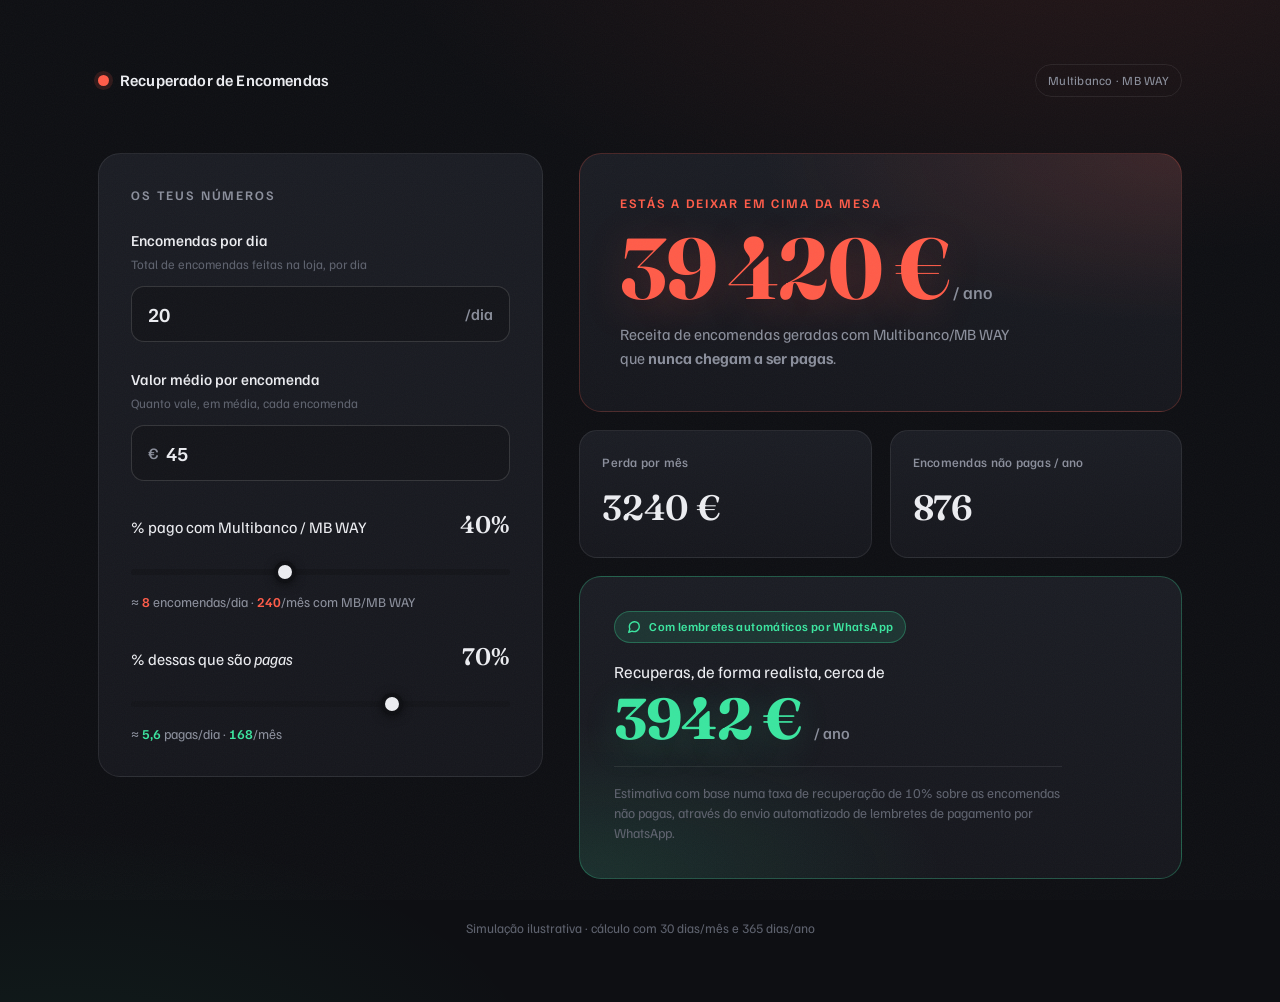
==== index.html @ 6c0ee417 "Calculadora de encomendas MB/MB WAY não pagas Ferramenta de vendas (HTML único) que estima a perda a" ====
<!DOCTYPE html>
<html lang="pt-PT">
<head>
<meta charset="UTF-8">
<meta name="viewport" content="width=device-width, initial-scale=1.0">
<title>Calculadora · Encomendas MB/MB WAY não pagas</title>
<link rel="preconnect" href="https://fonts.googleapis.com">
<link rel="preconnect" href="https://fonts.gstatic.com" crossorigin>
<link href="https://fonts.googleapis.com/css2?family=Fraunces:opsz,wght@9..144,400;9..144,600;9..144,700&family=Familjen+Grotesk:wght@400;500;600;700&display=swap" rel="stylesheet">
<style>
  :root {
    --bg:        #0E0F13;
    --bg-2:      #14151A;
    --panel:     #16171D;
    --panel-2:   #1B1D24;
    --line:      rgba(255,255,255,.08);
    --line-2:    rgba(255,255,255,.14);
    --text:      #ECEDF1;
    --muted:     #8B8F9C;
    --muted-2:   #5E626E;
    --loss:      #FF5C49;
    --loss-dim:  rgba(255,92,73,.14);
    --gain:      #3BE6A0;
    --gain-dim:  rgba(59,230,160,.12);
    --display:   "Fraunces", Georgia, serif;
    --body:      "Familjen Grotesk", system-ui, sans-serif;
  }

  * { box-sizing: border-box; margin: 0; padding: 0; }

  html { -webkit-text-size-adjust: 100%; }

  body {
    font-family: var(--body);
    color: var(--text);
    background:
      radial-gradient(1200px 600px at 85% -10%, rgba(255,92,73,.10), transparent 60%),
      radial-gradient(900px 500px at 5% 110%, rgba(59,230,160,.07), transparent 55%),
      var(--bg);
    min-height: 100vh;
    line-height: 1.5;
    -webkit-font-smoothing: antialiased;
    position: relative;
  }

  /* Grão subtil sobre tudo */
  body::after {
    content: "";
    position: fixed;
    inset: 0;
    pointer-events: none;
    opacity: .035;
    z-index: 9999;
    background-image: url("data:image/svg+xml,%3Csvg xmlns='http://www.w3.org/2000/svg' width='120' height='120'%3E%3Cfilter id='n'%3E%3CfeTurbulence type='fractalNoise' baseFrequency='.9' numOctaves='2'/%3E%3C/filter%3E%3Crect width='100%25' height='100%25' filter='url(%23n)'/%3E%3C/svg%3E");
  }

  .wrap {
    max-width: 1180px;
    margin: 0 auto;
    padding: clamp(28px, 5vw, 72px) clamp(20px, 4vw, 48px) 64px;
  }

  /* ---------- Header ---------- */
  header {
    display: flex;
    align-items: center;
    justify-content: space-between;
    gap: 16px;
    flex-wrap: wrap;
    margin-bottom: clamp(32px, 5vw, 56px);
    opacity: 0;
    animation: rise .7s .05s cubic-bezier(.2,.7,.2,1) forwards;
  }
  .brand {
    display: flex;
    align-items: center;
    gap: 11px;
    font-weight: 600;
    letter-spacing: .01em;
  }
  .brand .dot {
    width: 11px; height: 11px;
    border-radius: 50%;
    background: var(--loss);
    box-shadow: 0 0 0 4px var(--loss-dim);
  }
  .tag {
    font-size: .78rem;
    color: var(--muted);
    border: 1px solid var(--line);
    padding: 6px 12px;
    border-radius: 100px;
    letter-spacing: .02em;
  }

  /* ---------- Layout ---------- */
  .grid {
    display: grid;
    grid-template-columns: minmax(0, .85fr) minmax(0, 1.15fr);
    gap: clamp(20px, 3vw, 36px);
    align-items: start;
  }
  @media (max-width: 880px) {
    .grid { grid-template-columns: 1fr; }
  }

  /* ---------- Painel de inputs ---------- */
  .inputs {
    background: linear-gradient(180deg, var(--panel-2), var(--panel));
    border: 1px solid var(--line);
    border-radius: 22px;
    padding: clamp(22px, 3vw, 32px);
    opacity: 0;
    animation: rise .7s .12s cubic-bezier(.2,.7,.2,1) forwards;
  }
  .inputs h2 {
    font-family: var(--body);
    font-size: .82rem;
    font-weight: 600;
    text-transform: uppercase;
    letter-spacing: .14em;
    color: var(--muted);
    margin-bottom: 24px;
  }

  .field { margin-bottom: 26px; }
  .field:last-child { margin-bottom: 0; }

  .field > label {
    display: block;
    font-size: .95rem;
    font-weight: 500;
    margin-bottom: 12px;
    color: var(--text);
  }
  .field .hint {
    display: block;
    font-size: .8rem;
    color: var(--muted-2);
    font-weight: 400;
    margin-top: 3px;
  }

  /* Input numérico com sufixo/prefixo */
  .num {
    display: flex;
    align-items: center;
    gap: 8px;
    background: var(--bg-2);
    border: 1px solid var(--line-2);
    border-radius: 13px;
    padding: 0 16px;
    transition: border-color .2s, box-shadow .2s;
  }
  .num:focus-within {
    border-color: rgba(255,92,73,.55);
    box-shadow: 0 0 0 4px var(--loss-dim);
  }
  .num .affix { color: var(--muted); font-size: 1rem; font-weight: 500; }
  .num input {
    flex: 1;
    width: 100%;
    background: none;
    border: none;
    outline: none;
    color: var(--text);
    font-family: var(--body);
    font-size: 1.25rem;
    font-weight: 600;
    font-variant-numeric: tabular-nums;
    padding: 14px 0;
    min-width: 0;
  }
  /* esconde spinners */
  .num input::-webkit-outer-spin-button,
  .num input::-webkit-inner-spin-button { -webkit-appearance: none; margin: 0; }
  .num input[type=number] { -moz-appearance: textfield; appearance: textfield; }

  /* Linha do slider */
  .pct-head {
    display: flex;
    align-items: baseline;
    justify-content: space-between;
    margin-bottom: 14px;
  }
  .pct-val {
    font-family: var(--display);
    font-size: 1.5rem;
    font-weight: 600;
    font-variant-numeric: tabular-nums;
  }
  input[type=range] {
    -webkit-appearance: none;
    appearance: none;
    width: 100%;
    height: 6px;
    border-radius: 100px;
    background: var(--bg-2);
    outline: none;
    cursor: pointer;
  }
  input[type=range]::-webkit-slider-thumb {
    -webkit-appearance: none;
    appearance: none;
    width: 22px; height: 22px;
    border-radius: 50%;
    background: var(--text);
    border: 4px solid var(--bg);
    box-shadow: 0 2px 10px rgba(0,0,0,.5);
    transition: transform .12s;
  }
  input[type=range]::-webkit-slider-thumb:hover { transform: scale(1.12); }
  input[type=range]::-moz-range-thumb {
    width: 18px; height: 18px;
    border-radius: 50%;
    background: var(--text);
    border: 4px solid var(--bg);
    box-shadow: 0 2px 10px rgba(0,0,0,.5);
  }
  .slider-mb   { accent-color: var(--loss); }
  .slider-paid { accent-color: var(--gain); }

  .slider-hint {
    display: block;
    margin-top: 11px;
    font-size: .85rem;
    color: var(--muted);
    font-variant-numeric: tabular-nums;
  }
  .slider-hint b {
    color: var(--text);
    font-weight: 600;
  }
  .slider-hint.mb b   { color: var(--loss); }
  .slider-hint.paid b { color: var(--gain); }

  /* ---------- Painel de resultados ---------- */
  .results {
    display: flex;
    flex-direction: column;
    gap: 18px;
    opacity: 0;
    animation: rise .7s .2s cubic-bezier(.2,.7,.2,1) forwards;
  }

  .hero {
    position: relative;
    overflow: hidden;
    background:
      radial-gradient(600px 240px at 100% 0%, var(--loss-dim), transparent 70%),
      linear-gradient(180deg, var(--panel-2), var(--panel));
    border: 1px solid rgba(255,92,73,.22);
    border-radius: 22px;
    padding: clamp(26px, 3.2vw, 40px);
  }
  .hero .eyebrow {
    font-size: .82rem;
    font-weight: 600;
    text-transform: uppercase;
    letter-spacing: .14em;
    color: var(--loss);
    margin-bottom: 14px;
  }
  .hero .big {
    font-family: var(--display);
    font-weight: 700;
    font-size: clamp(3.1rem, 9vw, 5.4rem);
    line-height: .95;
    letter-spacing: -.02em;
    color: var(--loss);
    font-variant-numeric: tabular-nums;
    text-shadow: 0 8px 40px rgba(255,92,73,.25);
  }
  .hero .per { color: var(--muted); font-family: var(--body); font-size: 1.1rem; font-weight: 500; }
  .hero .sub {
    margin-top: 14px;
    color: var(--muted);
    font-size: .98rem;
    max-width: 46ch;
  }

  .stat-row {
    display: grid;
    grid-template-columns: 1fr 1fr;
    gap: 18px;
  }
  @media (max-width: 460px) { .stat-row { grid-template-columns: 1fr; } }

  .stat {
    background: linear-gradient(180deg, var(--panel-2), var(--panel));
    border: 1px solid var(--line);
    border-radius: 18px;
    padding: 22px;
  }
  .stat .k {
    font-size: .8rem;
    color: var(--muted);
    font-weight: 500;
    letter-spacing: .02em;
    margin-bottom: 10px;
  }
  .stat .v {
    font-family: var(--display);
    font-size: clamp(1.7rem, 3.4vw, 2.2rem);
    font-weight: 600;
    font-variant-numeric: tabular-nums;
    letter-spacing: -.01em;
  }

  .recover {
    position: relative;
    background:
      radial-gradient(520px 220px at 0% 100%, var(--gain-dim), transparent 70%),
      linear-gradient(180deg, var(--panel-2), var(--panel));
    border: 1px solid rgba(59,230,160,.28);
    border-radius: 22px;
    padding: clamp(24px, 3vw, 34px);
  }
  .recover .seal {
    display: inline-flex;
    align-items: center;
    gap: 8px;
    font-size: .76rem;
    font-weight: 600;
    letter-spacing: .03em;
    color: var(--gain);
    background: var(--gain-dim);
    border: 1px solid rgba(59,230,160,.3);
    padding: 6px 12px;
    border-radius: 100px;
    margin-bottom: 16px;
  }
  .recover .seal svg { width: 14px; height: 14px; }
  .recover .lead { font-size: 1.05rem; color: var(--text); margin-bottom: 6px; }
  .recover .big {
    font-family: var(--display);
    font-weight: 700;
    font-size: clamp(2.4rem, 6vw, 3.6rem);
    line-height: 1;
    letter-spacing: -.02em;
    color: var(--gain);
    font-variant-numeric: tabular-nums;
    text-shadow: 0 8px 36px rgba(59,230,160,.22);
  }
  .recover .split { display: flex; flex-wrap: wrap; gap: 6px 14px; align-items: baseline; margin-top: 6px; }
  .recover .per { color: var(--muted); font-size: 1rem; font-weight: 500; }
  .recover .month { color: var(--muted); font-size: .95rem; }
  .recover .month b { color: var(--gain); font-weight: 600; }
  .recover .note {
    margin-top: 18px;
    padding-top: 16px;
    border-top: 1px solid var(--line);
    font-size: .85rem;
    color: var(--muted-2);
    max-width: 56ch;
  }

  footer {
    margin-top: 40px;
    text-align: center;
    font-size: .82rem;
    color: var(--muted-2);
    opacity: 0;
    animation: rise .7s .3s cubic-bezier(.2,.7,.2,1) forwards;
  }

  @keyframes rise {
    from { opacity: 0; transform: translateY(16px); }
    to   { opacity: 1; transform: translateY(0); }
  }
  @media (prefers-reduced-motion: reduce) {
    * { animation: none !important; }
    header, .inputs, .results, footer { opacity: 1 !important; }
  }
</style>
</head>
<body>
  <div class="wrap">
    <header>
      <div class="brand"><span class="dot"></span> Recuperador de Encomendas</div>
      <div class="tag">Multibanco · MB WAY</div>
    </header>

    <div class="grid">
      <!-- ===== INPUTS ===== -->
      <section class="inputs" aria-label="Dados da loja">
        <h2>Os teus números</h2>

        <div class="field">
          <label for="orders">Encomendas por dia
            <span class="hint">Total de encomendas feitas na loja, por dia</span>
          </label>
          <div class="num">
            <input type="number" id="orders" min="0" step="1" value="20" inputmode="numeric">
            <span class="affix">/dia</span>
          </div>
        </div>

        <div class="field">
          <label for="avg">Valor médio por encomenda
            <span class="hint">Quanto vale, em média, cada encomenda</span>
          </label>
          <div class="num">
            <span class="affix">€</span>
            <input type="number" id="avg" min="0" step="0.5" value="45" inputmode="decimal">
          </div>
        </div>

        <div class="field">
          <div class="pct-head">
            <label for="mb" style="margin:0">% pago com Multibanco / MB WAY</label>
            <span class="pct-val" id="mbVal">40%</span>
          </div>
          <input type="range" class="slider-mb" id="mb" min="0" max="100" step="1" value="40">
          <span class="slider-hint mb" id="mbCount"></span>
        </div>

        <div class="field">
          <div class="pct-head">
            <label for="paid" style="margin:0">% dessas que são <em>pagas</em></label>
            <span class="pct-val" id="paidVal">70%</span>
          </div>
          <input type="range" class="slider-paid" id="paid" min="0" max="100" step="1" value="70">
          <span class="slider-hint paid" id="paidCount"></span>
        </div>
      </section>

      <!-- ===== RESULTADOS ===== -->
      <section class="results" aria-live="polite">
        <div class="hero">
          <div class="eyebrow">Estás a deixar em cima da mesa</div>
          <div><span class="big" id="lostYear">€0</span> <span class="per">/ ano</span></div>
          <p class="sub">Receita de encomendas geradas com Multibanco/MB WAY que <strong>nunca chegam a ser pagas</strong>.</p>
        </div>

        <div class="stat-row">
          <div class="stat">
            <div class="k">Perda por mês</div>
            <div class="v" id="lostMonth">€0</div>
          </div>
          <div class="stat">
            <div class="k">Encomendas não pagas / ano</div>
            <div class="v" id="unpaidYear">0</div>
          </div>
        </div>

        <div class="recover">
          <span class="seal">
            <svg viewBox="0 0 24 24" fill="none" stroke="currentColor" stroke-width="2.4" stroke-linecap="round" stroke-linejoin="round"><path d="M21 11.5a8.38 8.38 0 0 1-.9 3.8 8.5 8.5 0 0 1-7.6 4.7 8.38 8.38 0 0 1-3.8-.9L3 21l1.9-5.7a8.38 8.38 0 0 1-.9-3.8 8.5 8.5 0 0 1 4.7-7.6 8.38 8.38 0 0 1 3.8-.9h.5a8.48 8.48 0 0 1 8 8v.5z"/></svg>
            Com lembretes automáticos por WhatsApp
          </span>
          <div class="lead">Recuperas, de forma realista, cerca de</div>
          <div class="split">
            <span class="big" id="recYear">€0</span>
            <span class="per">/ ano</span>
          </div>
          <p class="note">Estimativa com base numa taxa de recuperação de 10% sobre as encomendas não pagas, através do envio automatizado de lembretes de pagamento por WhatsApp.</p>
        </div>
      </section>
    </div>

    <footer>Simulação ilustrativa · cálculo com 30 dias/mês e 365 dias/ano</footer>
  </div>

<script>
  // ---- Formatadores PT-PT ----
  const eur = new Intl.NumberFormat('pt-PT', { style: 'currency', currency: 'EUR', maximumFractionDigits: 0 });
  const num = new Intl.NumberFormat('pt-PT', { maximumFractionDigits: 0 });
  const num1 = new Intl.NumberFormat('pt-PT', { maximumFractionDigits: 1 });

  // ---- Elementos ----
  const el = {
    orders: document.getElementById('orders'),
    avg:    document.getElementById('avg'),
    mb:     document.getElementById('mb'),
    paid:   document.getElementById('paid'),
    mbVal:  document.getElementById('mbVal'),
    paidVal:document.getElementById('paidVal'),
    mbCount:  document.getElementById('mbCount'),
    paidCount:document.getElementById('paidCount'),
    lostYear:  document.getElementById('lostYear'),
    lostMonth: document.getElementById('lostMonth'),
    unpaidYear:document.getElementById('unpaidYear'),
    recYear:   document.getElementById('recYear'),
  };

  // Lê um campo numérico, sem negativos / NaN
  function read(input) {
    const v = parseFloat(input.value);
    return (isNaN(v) || v < 0) ? 0 : v;
  }
  // Percentagem 0–100
  function readPct(input) {
    let v = parseFloat(input.value);
    if (isNaN(v)) v = 0;
    return Math.min(100, Math.max(0, v));
  }

  // ---- Count-up animado ----
  const anim = new WeakMap(); // node -> {raf, from}
  function countUp(node, to, fmt) {
    const state = anim.get(node) || {};
    const from = state.current ?? 0;
    const start = performance.now();
    const dur = 550;
    if (state.raf) cancelAnimationFrame(state.raf);

    function frame(now) {
      const t = Math.min(1, (now - start) / dur);
      const eased = 1 - Math.pow(1 - t, 3); // easeOutCubic
      const val = from + (to - from) * eased;
      node.textContent = fmt(val);
      if (t < 1) {
        state.raf = requestAnimationFrame(frame);
      } else {
        state.raf = null;
        state.current = to;
      }
      anim.set(node, state);
    }
    state.current = from;
    anim.set(node, state);
    state.raf = requestAnimationFrame(frame);
  }

  // ---- Cálculo principal ----
  function calcular(animateNumbers = true) {
    const orders = read(el.orders);
    const avg    = read(el.avg);
    const pctMB  = readPct(el.mb);
    const pctPaid= readPct(el.paid);

    el.mbVal.textContent   = pctMB + '%';
    el.paidVal.textContent = pctPaid + '%';

    const unpaidRate         = 1 - pctPaid / 100;
    const mbOrdersPerDay     = orders * (pctMB / 100);
    const unpaidOrdersPerDay = mbOrdersPerDay * unpaidRate;
    const lostPerDay         = unpaidOrdersPerDay * avg;

    const lostPerMonth       = lostPerDay * 30;
    const lostPerYear        = lostPerDay * 365;
    const unpaidPerYear      = unpaidOrdersPerDay * 365;

    const recoverablePerYear  = lostPerYear * 0.10;

    // Contagens efetivas por baixo dos sliders (tempo real)
    const mbOrdersPerMonth   = mbOrdersPerDay * 30;
    const paidOrdersPerDay   = mbOrdersPerDay * (pctPaid / 100);
    const paidOrdersPerMonth = paidOrdersPerDay * 30;
    el.mbCount.innerHTML =
      '≈ <b>' + num1.format(mbOrdersPerDay) + '</b> encomendas/dia · <b>' + num.format(mbOrdersPerMonth) + '</b>/mês com MB/MB WAY';
    el.paidCount.innerHTML =
      '≈ <b>' + num1.format(paidOrdersPerDay) + '</b> pagas/dia · <b>' + num.format(paidOrdersPerMonth) + '</b>/mês';

    if (animateNumbers) {
      countUp(el.lostYear,   lostPerYear,        eur.format);
      countUp(el.lostMonth,  lostPerMonth,       eur.format);
      countUp(el.unpaidYear, unpaidPerYear,      num.format);
      countUp(el.recYear,    recoverablePerYear, eur.format);
    } else {
      el.lostYear.textContent   = eur.format(lostPerYear);
      el.lostMonth.textContent  = eur.format(lostPerMonth);
      el.unpaidYear.textContent = num.format(unpaidPerYear);
      el.recYear.textContent    = eur.format(recoverablePerYear);
    }
  }

  // ---- Ligações ----
  [el.orders, el.avg, el.mb, el.paid].forEach(node =>
    node.addEventListener('input', () => calcular(true))
  );

  // Primeiro render (animado a partir de 0 para efeito de entrada)
  calcular(true);
</script>
</body>
</html>
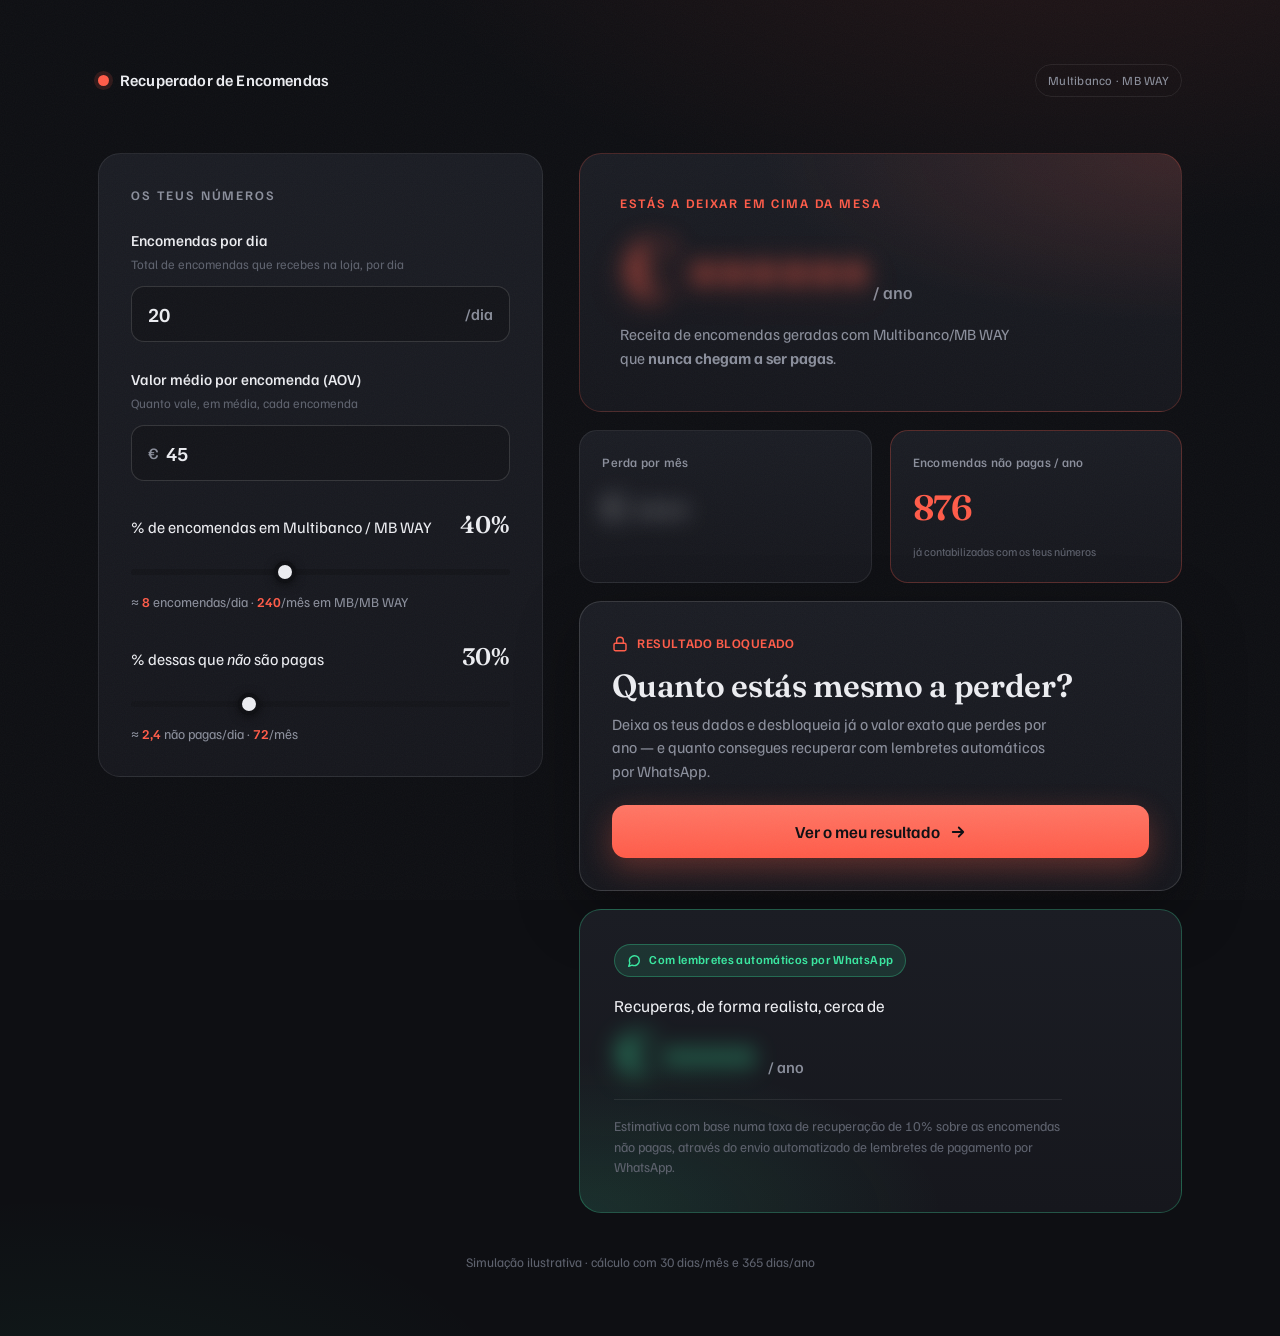
==== commit 08a21b96: "Transforma a calculadora em lead magnet - Input 4 passa a '% que não são pagas' - Resultado em euros" ====
--- a/index.html
+++ b/index.html
@@ -27,7 +27,6 @@
   }
 
   * { box-sizing: border-box; margin: 0; padding: 0; }
-
   html { -webkit-text-size-adjust: 100%; }
 
   body {
@@ -42,336 +41,205 @@
     -webkit-font-smoothing: antialiased;
     position: relative;
   }
-
-  /* Grão subtil sobre tudo */
   body::after {
     content: "";
-    position: fixed;
-    inset: 0;
-    pointer-events: none;
-    opacity: .035;
-    z-index: 9999;
+    position: fixed; inset: 0;
+    pointer-events: none; opacity: .035; z-index: 9999;
     background-image: url("data:image/svg+xml,%3Csvg xmlns='http://www.w3.org/2000/svg' width='120' height='120'%3E%3Cfilter id='n'%3E%3CfeTurbulence type='fractalNoise' baseFrequency='.9' numOctaves='2'/%3E%3C/filter%3E%3Crect width='100%25' height='100%25' filter='url(%23n)'/%3E%3C/svg%3E");
   }
 
   .wrap {
-    max-width: 1180px;
-    margin: 0 auto;
+    max-width: 1180px; margin: 0 auto;
     padding: clamp(28px, 5vw, 72px) clamp(20px, 4vw, 48px) 64px;
   }
 
-  /* ---------- Header ---------- */
   header {
-    display: flex;
-    align-items: center;
-    justify-content: space-between;
-    gap: 16px;
-    flex-wrap: wrap;
+    display: flex; align-items: center; justify-content: space-between;
+    gap: 16px; flex-wrap: wrap;
     margin-bottom: clamp(32px, 5vw, 56px);
-    opacity: 0;
-    animation: rise .7s .05s cubic-bezier(.2,.7,.2,1) forwards;
-  }
-  .brand {
-    display: flex;
-    align-items: center;
-    gap: 11px;
-    font-weight: 600;
-    letter-spacing: .01em;
-  }
-  .brand .dot {
-    width: 11px; height: 11px;
-    border-radius: 50%;
-    background: var(--loss);
-    box-shadow: 0 0 0 4px var(--loss-dim);
-  }
-  .tag {
-    font-size: .78rem;
-    color: var(--muted);
-    border: 1px solid var(--line);
-    padding: 6px 12px;
-    border-radius: 100px;
-    letter-spacing: .02em;
-  }
-
-  /* ---------- Layout ---------- */
+    opacity: 0; animation: rise .7s .05s cubic-bezier(.2,.7,.2,1) forwards;
+  }
+  .brand { display: flex; align-items: center; gap: 11px; font-weight: 600; letter-spacing: .01em; }
+  .brand .dot { width: 11px; height: 11px; border-radius: 50%; background: var(--loss); box-shadow: 0 0 0 4px var(--loss-dim); }
+  .tag { font-size: .78rem; color: var(--muted); border: 1px solid var(--line); padding: 6px 12px; border-radius: 100px; letter-spacing: .02em; }
+
   .grid {
     display: grid;
     grid-template-columns: minmax(0, .85fr) minmax(0, 1.15fr);
     gap: clamp(20px, 3vw, 36px);
     align-items: start;
   }
-  @media (max-width: 880px) {
-    .grid { grid-template-columns: 1fr; }
-  }
-
-  /* ---------- Painel de inputs ---------- */
+  @media (max-width: 880px) { .grid { grid-template-columns: 1fr; } }
+
+  /* ---------- Inputs ---------- */
   .inputs {
     background: linear-gradient(180deg, var(--panel-2), var(--panel));
-    border: 1px solid var(--line);
-    border-radius: 22px;
+    border: 1px solid var(--line); border-radius: 22px;
     padding: clamp(22px, 3vw, 32px);
-    opacity: 0;
-    animation: rise .7s .12s cubic-bezier(.2,.7,.2,1) forwards;
+    opacity: 0; animation: rise .7s .12s cubic-bezier(.2,.7,.2,1) forwards;
   }
   .inputs h2 {
-    font-family: var(--body);
-    font-size: .82rem;
-    font-weight: 600;
-    text-transform: uppercase;
-    letter-spacing: .14em;
-    color: var(--muted);
-    margin-bottom: 24px;
-  }
-
+    font-family: var(--body); font-size: .82rem; font-weight: 600;
+    text-transform: uppercase; letter-spacing: .14em; color: var(--muted); margin-bottom: 24px;
+  }
   .field { margin-bottom: 26px; }
   .field:last-child { margin-bottom: 0; }
-
-  .field > label {
-    display: block;
-    font-size: .95rem;
-    font-weight: 500;
-    margin-bottom: 12px;
-    color: var(--text);
-  }
-  .field .hint {
-    display: block;
-    font-size: .8rem;
-    color: var(--muted-2);
-    font-weight: 400;
-    margin-top: 3px;
-  }
-
-  /* Input numérico com sufixo/prefixo */
+  .field > label { display: block; font-size: .95rem; font-weight: 500; margin-bottom: 12px; color: var(--text); }
+  .field .hint { display: block; font-size: .8rem; color: var(--muted-2); font-weight: 400; margin-top: 3px; }
+
   .num {
-    display: flex;
-    align-items: center;
-    gap: 8px;
-    background: var(--bg-2);
-    border: 1px solid var(--line-2);
-    border-radius: 13px;
-    padding: 0 16px;
+    display: flex; align-items: center; gap: 8px;
+    background: var(--bg-2); border: 1px solid var(--line-2);
+    border-radius: 13px; padding: 0 16px;
     transition: border-color .2s, box-shadow .2s;
   }
-  .num:focus-within {
-    border-color: rgba(255,92,73,.55);
-    box-shadow: 0 0 0 4px var(--loss-dim);
-  }
+  .num:focus-within { border-color: rgba(255,92,73,.55); box-shadow: 0 0 0 4px var(--loss-dim); }
   .num .affix { color: var(--muted); font-size: 1rem; font-weight: 500; }
   .num input {
-    flex: 1;
-    width: 100%;
-    background: none;
-    border: none;
-    outline: none;
-    color: var(--text);
-    font-family: var(--body);
-    font-size: 1.25rem;
-    font-weight: 600;
-    font-variant-numeric: tabular-nums;
-    padding: 14px 0;
-    min-width: 0;
-  }
-  /* esconde spinners */
-  .num input::-webkit-outer-spin-button,
-  .num input::-webkit-inner-spin-button { -webkit-appearance: none; margin: 0; }
+    flex: 1; width: 100%; background: none; border: none; outline: none; color: var(--text);
+    font-family: var(--body); font-size: 1.25rem; font-weight: 600;
+    font-variant-numeric: tabular-nums; padding: 14px 0; min-width: 0;
+  }
+  .num input::-webkit-outer-spin-button, .num input::-webkit-inner-spin-button { -webkit-appearance: none; margin: 0; }
   .num input[type=number] { -moz-appearance: textfield; appearance: textfield; }
 
-  /* Linha do slider */
-  .pct-head {
-    display: flex;
-    align-items: baseline;
-    justify-content: space-between;
-    margin-bottom: 14px;
-  }
-  .pct-val {
-    font-family: var(--display);
-    font-size: 1.5rem;
-    font-weight: 600;
-    font-variant-numeric: tabular-nums;
-  }
+  .pct-head { display: flex; align-items: baseline; justify-content: space-between; margin-bottom: 14px; }
+  .pct-val { font-family: var(--display); font-size: 1.5rem; font-weight: 600; font-variant-numeric: tabular-nums; }
+
   input[type=range] {
-    -webkit-appearance: none;
-    appearance: none;
-    width: 100%;
-    height: 6px;
-    border-radius: 100px;
-    background: var(--bg-2);
-    outline: none;
-    cursor: pointer;
+    -webkit-appearance: none; appearance: none; width: 100%; height: 6px;
+    border-radius: 100px; background: var(--bg-2); outline: none; cursor: pointer;
   }
   input[type=range]::-webkit-slider-thumb {
-    -webkit-appearance: none;
-    appearance: none;
-    width: 22px; height: 22px;
-    border-radius: 50%;
-    background: var(--text);
-    border: 4px solid var(--bg);
-    box-shadow: 0 2px 10px rgba(0,0,0,.5);
-    transition: transform .12s;
+    -webkit-appearance: none; appearance: none; width: 22px; height: 22px; border-radius: 50%;
+    background: var(--text); border: 4px solid var(--bg); box-shadow: 0 2px 10px rgba(0,0,0,.5); transition: transform .12s;
   }
   input[type=range]::-webkit-slider-thumb:hover { transform: scale(1.12); }
   input[type=range]::-moz-range-thumb {
-    width: 18px; height: 18px;
-    border-radius: 50%;
-    background: var(--text);
-    border: 4px solid var(--bg);
-    box-shadow: 0 2px 10px rgba(0,0,0,.5);
-  }
-  .slider-mb   { accent-color: var(--loss); }
-  .slider-paid { accent-color: var(--gain); }
-
-  .slider-hint {
-    display: block;
-    margin-top: 11px;
-    font-size: .85rem;
-    color: var(--muted);
-    font-variant-numeric: tabular-nums;
-  }
-  .slider-hint b {
-    color: var(--text);
-    font-weight: 600;
-  }
-  .slider-hint.mb b   { color: var(--loss); }
-  .slider-hint.paid b { color: var(--gain); }
-
-  /* ---------- Painel de resultados ---------- */
+    width: 18px; height: 18px; border-radius: 50%; background: var(--text);
+    border: 4px solid var(--bg); box-shadow: 0 2px 10px rgba(0,0,0,.5);
+  }
+  .slider-mb     { accent-color: var(--loss); }
+  .slider-unpaid { accent-color: var(--loss); }
+
+  .slider-hint { display: block; margin-top: 11px; font-size: .85rem; color: var(--muted); font-variant-numeric: tabular-nums; }
+  .slider-hint b { color: var(--loss); font-weight: 600; }
+
+  /* ---------- Resultados ---------- */
   .results {
-    display: flex;
-    flex-direction: column;
-    gap: 18px;
-    opacity: 0;
-    animation: rise .7s .2s cubic-bezier(.2,.7,.2,1) forwards;
-  }
+    display: flex; flex-direction: column; gap: 18px;
+    opacity: 0; animation: rise .7s .2s cubic-bezier(.2,.7,.2,1) forwards;
+  }
+
+  /* Valores monetários: mascarados enquanto bloqueado */
+  .money { transition: filter .5s ease, opacity .5s ease; }
+  .results.locked .money { filter: blur(11px); opacity: .55; user-select: none; }
 
   .hero {
-    position: relative;
-    overflow: hidden;
+    position: relative; overflow: hidden;
     background:
       radial-gradient(600px 240px at 100% 0%, var(--loss-dim), transparent 70%),
       linear-gradient(180deg, var(--panel-2), var(--panel));
-    border: 1px solid rgba(255,92,73,.22);
-    border-radius: 22px;
+    border: 1px solid rgba(255,92,73,.22); border-radius: 22px;
     padding: clamp(26px, 3.2vw, 40px);
   }
-  .hero .eyebrow {
-    font-size: .82rem;
-    font-weight: 600;
-    text-transform: uppercase;
-    letter-spacing: .14em;
-    color: var(--loss);
-    margin-bottom: 14px;
-  }
+  .hero .eyebrow { font-size: .82rem; font-weight: 600; text-transform: uppercase; letter-spacing: .14em; color: var(--loss); margin-bottom: 14px; }
   .hero .big {
-    font-family: var(--display);
-    font-weight: 700;
-    font-size: clamp(3.1rem, 9vw, 5.4rem);
-    line-height: .95;
-    letter-spacing: -.02em;
-    color: var(--loss);
-    font-variant-numeric: tabular-nums;
-    text-shadow: 0 8px 40px rgba(255,92,73,.25);
+    font-family: var(--display); font-weight: 700; font-size: clamp(3.1rem, 9vw, 5.4rem);
+    line-height: .95; letter-spacing: -.02em; color: var(--loss);
+    font-variant-numeric: tabular-nums; text-shadow: 0 8px 40px rgba(255,92,73,.25);
   }
   .hero .per { color: var(--muted); font-family: var(--body); font-size: 1.1rem; font-weight: 500; }
-  .hero .sub {
-    margin-top: 14px;
-    color: var(--muted);
-    font-size: .98rem;
-    max-width: 46ch;
-  }
-
-  .stat-row {
-    display: grid;
-    grid-template-columns: 1fr 1fr;
-    gap: 18px;
-  }
+  .hero .sub { margin-top: 14px; color: var(--muted); font-size: .98rem; max-width: 46ch; }
+
+  .stat-row { display: grid; grid-template-columns: 1fr 1fr; gap: 18px; }
   @media (max-width: 460px) { .stat-row { grid-template-columns: 1fr; } }
-
-  .stat {
-    background: linear-gradient(180deg, var(--panel-2), var(--panel));
-    border: 1px solid var(--line);
-    border-radius: 18px;
-    padding: 22px;
-  }
-  .stat .k {
-    font-size: .8rem;
-    color: var(--muted);
-    font-weight: 500;
-    letter-spacing: .02em;
-    margin-bottom: 10px;
-  }
-  .stat .v {
-    font-family: var(--display);
-    font-size: clamp(1.7rem, 3.4vw, 2.2rem);
-    font-weight: 600;
-    font-variant-numeric: tabular-nums;
-    letter-spacing: -.01em;
-  }
+  .stat { background: linear-gradient(180deg, var(--panel-2), var(--panel)); border: 1px solid var(--line); border-radius: 18px; padding: 22px; }
+  .stat.teaser { border-color: rgba(255,92,73,.28); }
+  .stat .k { font-size: .8rem; color: var(--muted); font-weight: 500; letter-spacing: .02em; margin-bottom: 10px; }
+  .stat .v { font-family: var(--display); font-size: clamp(1.7rem, 3.4vw, 2.2rem); font-weight: 600; font-variant-numeric: tabular-nums; letter-spacing: -.01em; }
+  .stat.teaser .v { color: var(--loss); }
+  .stat .ksub { display:block; font-size:.72rem; color: var(--muted-2); margin-top: 8px; }
 
   .recover {
     position: relative;
     background:
       radial-gradient(520px 220px at 0% 100%, var(--gain-dim), transparent 70%),
       linear-gradient(180deg, var(--panel-2), var(--panel));
-    border: 1px solid rgba(59,230,160,.28);
-    border-radius: 22px;
+    border: 1px solid rgba(59,230,160,.28); border-radius: 22px;
     padding: clamp(24px, 3vw, 34px);
   }
   .recover .seal {
-    display: inline-flex;
-    align-items: center;
-    gap: 8px;
-    font-size: .76rem;
-    font-weight: 600;
-    letter-spacing: .03em;
-    color: var(--gain);
-    background: var(--gain-dim);
-    border: 1px solid rgba(59,230,160,.3);
-    padding: 6px 12px;
-    border-radius: 100px;
-    margin-bottom: 16px;
+    display: inline-flex; align-items: center; gap: 8px; font-size: .76rem; font-weight: 600;
+    letter-spacing: .03em; color: var(--gain); background: var(--gain-dim);
+    border: 1px solid rgba(59,230,160,.3); padding: 6px 12px; border-radius: 100px; margin-bottom: 16px;
   }
   .recover .seal svg { width: 14px; height: 14px; }
   .recover .lead { font-size: 1.05rem; color: var(--text); margin-bottom: 6px; }
   .recover .big {
-    font-family: var(--display);
-    font-weight: 700;
-    font-size: clamp(2.4rem, 6vw, 3.6rem);
-    line-height: 1;
-    letter-spacing: -.02em;
-    color: var(--gain);
-    font-variant-numeric: tabular-nums;
-    text-shadow: 0 8px 36px rgba(59,230,160,.22);
+    font-family: var(--display); font-weight: 700; font-size: clamp(2.4rem, 6vw, 3.6rem);
+    line-height: 1; letter-spacing: -.02em; color: var(--gain);
+    font-variant-numeric: tabular-nums; text-shadow: 0 8px 36px rgba(59,230,160,.22);
   }
   .recover .split { display: flex; flex-wrap: wrap; gap: 6px 14px; align-items: baseline; margin-top: 6px; }
   .recover .per { color: var(--muted); font-size: 1rem; font-weight: 500; }
-  .recover .month { color: var(--muted); font-size: .95rem; }
-  .recover .month b { color: var(--gain); font-weight: 600; }
-  .recover .note {
-    margin-top: 18px;
-    padding-top: 16px;
-    border-top: 1px solid var(--line);
-    font-size: .85rem;
-    color: var(--muted-2);
-    max-width: 56ch;
-  }
-
-  footer {
-    margin-top: 40px;
-    text-align: center;
-    font-size: .82rem;
-    color: var(--muted-2);
-    opacity: 0;
-    animation: rise .7s .3s cubic-bezier(.2,.7,.2,1) forwards;
-  }
-
-  @keyframes rise {
-    from { opacity: 0; transform: translateY(16px); }
-    to   { opacity: 1; transform: translateY(0); }
-  }
-  @media (prefers-reduced-motion: reduce) {
-    * { animation: none !important; }
-    header, .inputs, .results, footer { opacity: 1 !important; }
-  }
+  .recover .note { margin-top: 18px; padding-top: 16px; border-top: 1px solid var(--line); font-size: .85rem; color: var(--muted-2); max-width: 56ch; }
+
+  /* ---------- Gate (CTA + formulário) ---------- */
+  .gate {
+    background: linear-gradient(180deg, var(--panel-2), var(--panel));
+    border: 1px solid var(--line-2); border-radius: 22px;
+    padding: clamp(24px, 3vw, 32px);
+    box-shadow: 0 20px 60px rgba(0,0,0,.35);
+  }
+  .results.unlocked .gate { display: none; }
+
+  .gate-lock { display: inline-flex; align-items: center; gap: 9px; color: var(--loss); font-weight: 600; font-size: .82rem; letter-spacing: .04em; text-transform: uppercase; margin-bottom: 14px; }
+  .gate-lock svg { width: 16px; height: 16px; }
+  .gate h3 { font-family: var(--display); font-weight: 600; font-size: clamp(1.5rem, 3.4vw, 2rem); line-height: 1.1; letter-spacing: -.01em; margin-bottom: 10px; }
+  .gate p.gsub { color: var(--muted); font-size: .98rem; max-width: 50ch; margin-bottom: 22px; }
+
+  .btn {
+    display: inline-flex; align-items: center; justify-content: center; gap: 9px;
+    width: 100%; padding: 16px 22px; border: none; border-radius: 14px; cursor: pointer;
+    font-family: var(--body); font-size: 1.05rem; font-weight: 600; color: #0E0F13;
+    background: linear-gradient(180deg, #FF7766, var(--loss));
+    box-shadow: 0 10px 30px rgba(255,92,73,.32); transition: transform .12s, box-shadow .2s, filter .2s;
+  }
+  .btn:hover { transform: translateY(-1px); box-shadow: 0 14px 38px rgba(255,92,73,.42); }
+  .btn:active { transform: translateY(0); }
+  .btn[disabled] { filter: grayscale(.4) brightness(.85); cursor: default; box-shadow: none; }
+
+  .gate-form { margin-top: 4px; }
+  .gate-form.hidden, .gate-cta.hidden { display: none; }
+  .form-grid { display: grid; grid-template-columns: 1fr 1fr; gap: 14px; margin-bottom: 18px; }
+  @media (max-width: 520px) { .form-grid { grid-template-columns: 1fr; } }
+  .ff { display: flex; flex-direction: column; gap: 7px; }
+  .ff.full { grid-column: 1 / -1; }
+  .ff label { font-size: .82rem; color: var(--muted); font-weight: 500; }
+  .ff input {
+    background: var(--bg-2); border: 1px solid var(--line-2); border-radius: 12px;
+    padding: 13px 14px; color: var(--text); font-family: var(--body); font-size: 1rem; outline: none;
+    transition: border-color .2s, box-shadow .2s;
+  }
+  .ff input::placeholder { color: var(--muted-2); }
+  .ff input:focus { border-color: rgba(255,92,73,.55); box-shadow: 0 0 0 4px var(--loss-dim); }
+  .ff input:invalid:not(:placeholder-shown) { border-color: rgba(255,92,73,.7); }
+  .gate-form .privacy { margin-top: 14px; font-size: .78rem; color: var(--muted-2); text-align: center; }
+  .form-error { color: var(--loss); font-size: .85rem; margin-top: 12px; min-height: 1.1em; text-align: center; }
+
+  /* Sucesso após submeter */
+  .success { display: none; }
+  .results.unlocked .success { display: flex; align-items: flex-start; gap: 12px;
+    background: var(--gain-dim); border: 1px solid rgba(59,230,160,.3); border-radius: 18px; padding: 18px 20px; }
+  .success svg { width: 22px; height: 22px; color: var(--gain); flex: none; margin-top: 1px; }
+  .success p { font-size: .95rem; color: var(--text); }
+  .success p b { color: var(--gain); }
+
+  footer { margin-top: 40px; text-align: center; font-size: .82rem; color: var(--muted-2); opacity: 0; animation: rise .7s .3s cubic-bezier(.2,.7,.2,1) forwards; }
+
+  @keyframes rise { from { opacity: 0; transform: translateY(16px); } to { opacity: 1; transform: translateY(0); } }
+  @media (prefers-reduced-motion: reduce) { * { animation: none !important; } header, .inputs, .results, footer { opacity: 1 !important; } }
 </style>
 </head>
 <body>
@@ -388,7 +256,7 @@
 
         <div class="field">
           <label for="orders">Encomendas por dia
-            <span class="hint">Total de encomendas feitas na loja, por dia</span>
+            <span class="hint">Total de encomendas que recebes na loja, por dia</span>
           </label>
           <div class="num">
             <input type="number" id="orders" min="0" step="1" value="20" inputmode="numeric">
@@ -397,7 +265,7 @@
         </div>
 
         <div class="field">
-          <label for="avg">Valor médio por encomenda
+          <label for="avg">Valor médio por encomenda (AOV)
             <span class="hint">Quanto vale, em média, cada encomenda</span>
           </label>
           <div class="num">
@@ -408,40 +276,87 @@
 
         <div class="field">
           <div class="pct-head">
-            <label for="mb" style="margin:0">% pago com Multibanco / MB WAY</label>
+            <label for="mb" style="margin:0">% de encomendas em Multibanco / MB WAY</label>
             <span class="pct-val" id="mbVal">40%</span>
           </div>
           <input type="range" class="slider-mb" id="mb" min="0" max="100" step="1" value="40">
-          <span class="slider-hint mb" id="mbCount"></span>
+          <span class="slider-hint" id="mbCount"></span>
         </div>
 
         <div class="field">
           <div class="pct-head">
-            <label for="paid" style="margin:0">% dessas que são <em>pagas</em></label>
-            <span class="pct-val" id="paidVal">70%</span>
-          </div>
-          <input type="range" class="slider-paid" id="paid" min="0" max="100" step="1" value="70">
-          <span class="slider-hint paid" id="paidCount"></span>
+            <label for="unpaid" style="margin:0">% dessas que <em>não</em> são pagas</label>
+            <span class="pct-val" id="unpaidVal">30%</span>
+          </div>
+          <input type="range" class="slider-unpaid" id="unpaid" min="0" max="100" step="1" value="30">
+          <span class="slider-hint" id="unpaidCount"></span>
         </div>
       </section>
 
-      <!-- ===== RESULTADOS ===== -->
-      <section class="results" aria-live="polite">
+      <!-- ===== RESULTADOS (lead magnet) ===== -->
+      <section class="results locked" id="results" aria-live="polite">
+
         <div class="hero">
           <div class="eyebrow">Estás a deixar em cima da mesa</div>
-          <div><span class="big" id="lostYear">€0</span> <span class="per">/ ano</span></div>
+          <div><span class="big money" id="lostYear">€ ••••••</span> <span class="per">/ ano</span></div>
           <p class="sub">Receita de encomendas geradas com Multibanco/MB WAY que <strong>nunca chegam a ser pagas</strong>.</p>
         </div>
 
         <div class="stat-row">
           <div class="stat">
             <div class="k">Perda por mês</div>
-            <div class="v" id="lostMonth">€0</div>
-          </div>
-          <div class="stat">
+            <div class="v money" id="lostMonth">€ ••••</div>
+          </div>
+          <div class="stat teaser">
             <div class="k">Encomendas não pagas / ano</div>
             <div class="v" id="unpaidYear">0</div>
-          </div>
+            <span class="ksub">já contabilizadas com os teus números</span>
+          </div>
+        </div>
+
+        <!-- Gate: CTA -> Formulário -->
+        <div class="gate" id="gate">
+          <div class="gate-cta" id="gateCta">
+            <span class="gate-lock">
+              <svg viewBox="0 0 24 24" fill="none" stroke="currentColor" stroke-width="2.2" stroke-linecap="round" stroke-linejoin="round"><rect x="3" y="11" width="18" height="11" rx="2"/><path d="M7 11V7a5 5 0 0 1 10 0v4"/></svg>
+              Resultado bloqueado
+            </span>
+            <h3>Quanto estás mesmo a perder?</h3>
+            <p class="gsub">Deixa os teus dados e desbloqueia já o valor exato que perdes por ano — e quanto consegues recuperar com lembretes automáticos por WhatsApp.</p>
+            <button class="btn" id="unlockBtn" type="button">
+              Ver o meu resultado
+              <svg viewBox="0 0 24 24" width="18" height="18" fill="none" stroke="currentColor" stroke-width="2.4" stroke-linecap="round" stroke-linejoin="round"><path d="M5 12h14M13 6l6 6-6 6"/></svg>
+            </button>
+          </div>
+
+          <form class="gate-form hidden" id="leadForm" novalidate>
+            <span class="gate-lock">
+              <svg viewBox="0 0 24 24" fill="none" stroke="currentColor" stroke-width="2.2" stroke-linecap="round" stroke-linejoin="round"><rect x="3" y="11" width="18" height="11" rx="2"/><path d="M7 11V7a5 5 0 0 1 10 0v4"/></svg>
+              Falta só um passo
+            </span>
+            <h3 style="font-size:clamp(1.3rem,3vw,1.7rem); margin-bottom:18px;">Para onde enviamos a tua análise?</h3>
+            <div class="form-grid">
+              <div class="ff">
+                <label for="f-nome">Nome</label>
+                <input id="f-nome" name="nome" type="text" placeholder="O teu nome" autocomplete="name" required>
+              </div>
+              <div class="ff">
+                <label for="f-email">Email</label>
+                <input id="f-email" name="email" type="email" placeholder="nome@email.com" autocomplete="email" required>
+              </div>
+              <div class="ff">
+                <label for="f-tel">Telemóvel / WhatsApp</label>
+                <input id="f-tel" name="telefone" type="tel" placeholder="+351 9•• ••• •••" autocomplete="tel" required>
+              </div>
+              <div class="ff">
+                <label for="f-loja">Nome ou site da loja</label>
+                <input id="f-loja" name="loja" type="text" placeholder="aminhaloja.pt" required>
+              </div>
+            </div>
+            <button class="btn" id="submitBtn" type="submit">Desbloquear resultado</button>
+            <div class="form-error" id="formError" role="alert"></div>
+            <p class="privacy">Os teus dados são usados apenas para te enviar a análise e entrar em contacto.</p>
+          </form>
         </div>
 
         <div class="recover">
@@ -451,11 +366,17 @@
           </span>
           <div class="lead">Recuperas, de forma realista, cerca de</div>
           <div class="split">
-            <span class="big" id="recYear">€0</span>
+            <span class="big money" id="recYear">€ ••••</span>
             <span class="per">/ ano</span>
           </div>
           <p class="note">Estimativa com base numa taxa de recuperação de 10% sobre as encomendas não pagas, através do envio automatizado de lembretes de pagamento por WhatsApp.</p>
         </div>
+
+        <div class="success" id="success">
+          <svg viewBox="0 0 24 24" fill="none" stroke="currentColor" stroke-width="2.4" stroke-linecap="round" stroke-linejoin="round"><path d="M20 6 9 17l-5-5"/></svg>
+          <p><b>Resultado desbloqueado.</b> Recebemos os teus dados e entramos em contacto em breve para te ajudar a recuperar este dinheiro.</p>
+        </div>
+
       </section>
     </div>
 
@@ -463,116 +384,163 @@
   </div>
 
 <script>
+  // ====== CONFIG: destino dos leads (Google Sheets via Apps Script) ======
+  // Cola aqui o URL do teu Web App do Google Apps Script (ver instruções).
+  const LEADS_ENDPOINT = "";
+
   // ---- Formatadores PT-PT ----
-  const eur = new Intl.NumberFormat('pt-PT', { style: 'currency', currency: 'EUR', maximumFractionDigits: 0 });
-  const num = new Intl.NumberFormat('pt-PT', { maximumFractionDigits: 0 });
+  const eur  = new Intl.NumberFormat('pt-PT', { style: 'currency', currency: 'EUR', maximumFractionDigits: 0 });
+  const num  = new Intl.NumberFormat('pt-PT', { maximumFractionDigits: 0 });
   const num1 = new Intl.NumberFormat('pt-PT', { maximumFractionDigits: 1 });
 
-  // ---- Elementos ----
   const el = {
     orders: document.getElementById('orders'),
     avg:    document.getElementById('avg'),
     mb:     document.getElementById('mb'),
-    paid:   document.getElementById('paid'),
-    mbVal:  document.getElementById('mbVal'),
-    paidVal:document.getElementById('paidVal'),
-    mbCount:  document.getElementById('mbCount'),
-    paidCount:document.getElementById('paidCount'),
+    unpaid: document.getElementById('unpaid'),
+    mbVal:    document.getElementById('mbVal'),
+    unpaidVal:document.getElementById('unpaidVal'),
+    mbCount:    document.getElementById('mbCount'),
+    unpaidCount:document.getElementById('unpaidCount'),
+    results:   document.getElementById('results'),
     lostYear:  document.getElementById('lostYear'),
     lostMonth: document.getElementById('lostMonth'),
     unpaidYear:document.getElementById('unpaidYear'),
     recYear:   document.getElementById('recYear'),
+    gateCta:   document.getElementById('gateCta'),
+    leadForm:  document.getElementById('leadForm'),
+    unlockBtn: document.getElementById('unlockBtn'),
+    submitBtn: document.getElementById('submitBtn'),
+    formError: document.getElementById('formError'),
   };
 
-  // Lê um campo numérico, sem negativos / NaN
-  function read(input) {
-    const v = parseFloat(input.value);
-    return (isNaN(v) || v < 0) ? 0 : v;
-  }
-  // Percentagem 0–100
-  function readPct(input) {
-    let v = parseFloat(input.value);
-    if (isNaN(v)) v = 0;
-    return Math.min(100, Math.max(0, v));
-  }
-
-  // ---- Count-up animado ----
-  const anim = new WeakMap(); // node -> {raf, from}
-  function countUp(node, to, fmt) {
-    const state = anim.get(node) || {};
-    const from = state.current ?? 0;
-    const start = performance.now();
-    const dur = 550;
-    if (state.raf) cancelAnimationFrame(state.raf);
-
-    function frame(now) {
-      const t = Math.min(1, (now - start) / dur);
-      const eased = 1 - Math.pow(1 - t, 3); // easeOutCubic
-      const val = from + (to - from) * eased;
-      node.textContent = fmt(val);
-      if (t < 1) {
-        state.raf = requestAnimationFrame(frame);
-      } else {
-        state.raf = null;
-        state.current = to;
-      }
-      anim.set(node, state);
-    }
-    state.current = from;
-    anim.set(node, state);
-    state.raf = requestAnimationFrame(frame);
-  }
-
-  // ---- Cálculo principal ----
-  function calcular(animateNumbers = true) {
+  let unlocked = false;
+
+  function read(input)    { const v = parseFloat(input.value); return (isNaN(v) || v < 0) ? 0 : v; }
+  function readPct(input) { let v = parseFloat(input.value); if (isNaN(v)) v = 0; return Math.min(100, Math.max(0, v)); }
+
+  // ---- Estado calculado (sempre atualizado, só revelado depois) ----
+  let R = {};
+  function compute() {
     const orders = read(el.orders);
     const avg    = read(el.avg);
     const pctMB  = readPct(el.mb);
-    const pctPaid= readPct(el.paid);
-
-    el.mbVal.textContent   = pctMB + '%';
-    el.paidVal.textContent = pctPaid + '%';
-
-    const unpaidRate         = 1 - pctPaid / 100;
+    const pctUnpaid = readPct(el.unpaid);
+
+    el.mbVal.textContent     = pctMB + '%';
+    el.unpaidVal.textContent = pctUnpaid + '%';
+
     const mbOrdersPerDay     = orders * (pctMB / 100);
-    const unpaidOrdersPerDay = mbOrdersPerDay * unpaidRate;
+    const unpaidOrdersPerDay = mbOrdersPerDay * (pctUnpaid / 100);
     const lostPerDay         = unpaidOrdersPerDay * avg;
 
-    const lostPerMonth       = lostPerDay * 30;
-    const lostPerYear        = lostPerDay * 365;
-    const unpaidPerYear      = unpaidOrdersPerDay * 365;
-
-    const recoverablePerYear  = lostPerYear * 0.10;
-
-    // Contagens efetivas por baixo dos sliders (tempo real)
-    const mbOrdersPerMonth   = mbOrdersPerDay * 30;
-    const paidOrdersPerDay   = mbOrdersPerDay * (pctPaid / 100);
-    const paidOrdersPerMonth = paidOrdersPerDay * 30;
+    R = {
+      orders, avg, pctMB, pctUnpaid,
+      mbOrdersPerDay,
+      mbOrdersPerMonth:   mbOrdersPerDay * 30,
+      unpaidOrdersPerDay,
+      unpaidOrdersPerMonth: unpaidOrdersPerDay * 30,
+      unpaidOrdersPerYear:  unpaidOrdersPerDay * 365,
+      lostPerMonth: lostPerDay * 30,
+      lostPerYear:  lostPerDay * 365,
+      recoverablePerYear: lostPerDay * 365 * 0.10,
+    };
+
+    // Pistas por baixo dos sliders
     el.mbCount.innerHTML =
-      '≈ <b>' + num1.format(mbOrdersPerDay) + '</b> encomendas/dia · <b>' + num.format(mbOrdersPerMonth) + '</b>/mês com MB/MB WAY';
-    el.paidCount.innerHTML =
-      '≈ <b>' + num1.format(paidOrdersPerDay) + '</b> pagas/dia · <b>' + num.format(paidOrdersPerMonth) + '</b>/mês';
-
-    if (animateNumbers) {
-      countUp(el.lostYear,   lostPerYear,        eur.format);
-      countUp(el.lostMonth,  lostPerMonth,       eur.format);
-      countUp(el.unpaidYear, unpaidPerYear,      num.format);
-      countUp(el.recYear,    recoverablePerYear, eur.format);
-    } else {
-      el.lostYear.textContent   = eur.format(lostPerYear);
-      el.lostMonth.textContent  = eur.format(lostPerMonth);
-      el.unpaidYear.textContent = num.format(unpaidPerYear);
-      el.recYear.textContent    = eur.format(recoverablePerYear);
+      '≈ <b>' + num1.format(R.mbOrdersPerDay) + '</b> encomendas/dia · <b>' + num.format(R.mbOrdersPerMonth) + '</b>/mês em MB/MB WAY';
+    el.unpaidCount.innerHTML =
+      '≈ <b>' + num1.format(R.unpaidOrdersPerDay) + '</b> não pagas/dia · <b>' + num.format(R.unpaidOrdersPerMonth) + '</b>/mês';
+
+    // Número-isco (sempre visível)
+    el.unpaidYear.textContent = num.format(R.unpaidOrdersPerYear);
+
+    // Se já desbloqueado, manter os valores reais a acompanhar mudanças
+    if (unlocked) {
+      el.lostYear.textContent  = eur.format(R.lostPerYear);
+      el.lostMonth.textContent = eur.format(R.lostPerMonth);
+      el.recYear.textContent   = eur.format(R.recoverablePerYear);
     }
   }
 
+  // ---- Count-up animado (usado só na revelação) ----
+  function countUp(node, to, fmt) {
+    const start = performance.now(), dur = 700;
+    function frame(now) {
+      const t = Math.min(1, (now - start) / dur);
+      const eased = 1 - Math.pow(1 - t, 3);
+      node.textContent = fmt(to * eased);
+      if (t < 1) requestAnimationFrame(frame); else node.textContent = fmt(to);
+    }
+    requestAnimationFrame(frame);
+  }
+
+  function revealResults() {
+    unlocked = true;
+    el.results.classList.remove('locked');
+    el.results.classList.add('unlocked');
+    countUp(el.lostYear,  R.lostPerYear,        eur.format);
+    countUp(el.lostMonth, R.lostPerMonth,       eur.format);
+    countUp(el.recYear,   R.recoverablePerYear, eur.format);
+    document.getElementById('success').scrollIntoView({ behavior: 'smooth', block: 'nearest' });
+  }
+
+  // ---- Envio do lead para Google Sheets ----
+  async function enviarLead(payload) {
+    if (!LEADS_ENDPOINT) { console.warn('LEADS_ENDPOINT vazio — lead não enviado.'); return; }
+    try {
+      await fetch(LEADS_ENDPOINT, {
+        method: 'POST',
+        mode: 'no-cors',
+        headers: { 'Content-Type': 'text/plain;charset=utf-8' },
+        body: JSON.stringify(payload),
+      });
+    } catch (err) {
+      console.error('Falha ao enviar lead:', err);
+    }
+  }
+
   // ---- Ligações ----
-  [el.orders, el.avg, el.mb, el.paid].forEach(node =>
-    node.addEventListener('input', () => calcular(true))
-  );
-
-  // Primeiro render (animado a partir de 0 para efeito de entrada)
-  calcular(true);
+  [el.orders, el.avg, el.mb, el.unpaid].forEach(node => node.addEventListener('input', compute));
+
+  el.unlockBtn.addEventListener('click', () => {
+    el.gateCta.classList.add('hidden');
+    el.leadForm.classList.remove('hidden');
+    document.getElementById('f-nome').focus();
+  });
+
+  el.leadForm.addEventListener('submit', async (e) => {
+    e.preventDefault();
+    el.formError.textContent = '';
+    const nome  = document.getElementById('f-nome').value.trim();
+    const email = document.getElementById('f-email').value.trim();
+    const tel   = document.getElementById('f-tel').value.trim();
+    const loja  = document.getElementById('f-loja').value.trim();
+
+    if (!nome || !email || !tel || !loja) { el.formError.textContent = 'Preenche todos os campos.'; return; }
+    if (!/^[^\s@]+@[^\s@]+\.[^\s@]+$/.test(email)) { el.formError.textContent = 'Email inválido.'; return; }
+
+    el.submitBtn.disabled = true;
+    el.submitBtn.textContent = 'A desbloquear…';
+
+    await enviarLead({
+      nome, email, telefone: tel, loja,
+      encomendas_dia: R.orders,
+      valor_medio: R.avg,
+      pct_mb: R.pctMB,
+      pct_nao_pagas: R.pctUnpaid,
+      encomendas_nao_pagas_ano: Math.round(R.unpaidOrdersPerYear),
+      perda_mes: Math.round(R.lostPerMonth),
+      perda_ano: Math.round(R.lostPerYear),
+      recuperavel_ano: Math.round(R.recoverablePerYear),
+      origem: location.href,
+    });
+
+    revealResults();
+  });
+
+  // primeiro cálculo
+  compute();
 </script>
 </body>
 </html>
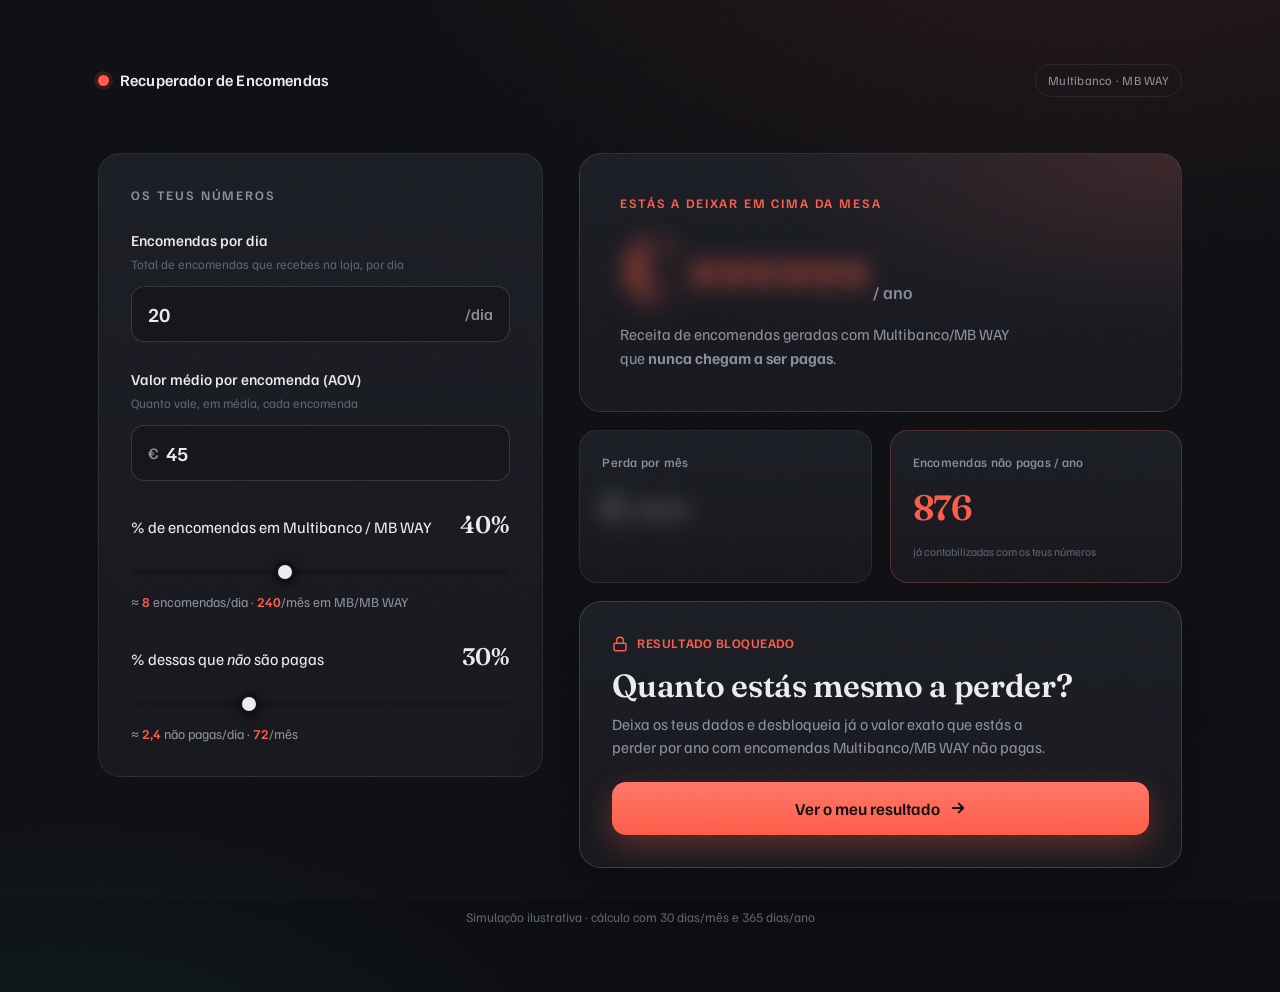
==== commit e77d72f9: "Remove bloco de recuperação (WhatsApp) dos resultados Co-Authored-By: Claude Opus 4.8 <noreply@anthr" ====
--- a/index.html
+++ b/index.html
@@ -322,7 +322,7 @@
               Resultado bloqueado
             </span>
             <h3>Quanto estás mesmo a perder?</h3>
-            <p class="gsub">Deixa os teus dados e desbloqueia já o valor exato que perdes por ano — e quanto consegues recuperar com lembretes automáticos por WhatsApp.</p>
+            <p class="gsub">Deixa os teus dados e desbloqueia já o valor exato que estás a perder por ano com encomendas Multibanco/MB WAY não pagas.</p>
             <button class="btn" id="unlockBtn" type="button">
               Ver o meu resultado
               <svg viewBox="0 0 24 24" width="18" height="18" fill="none" stroke="currentColor" stroke-width="2.4" stroke-linecap="round" stroke-linejoin="round"><path d="M5 12h14M13 6l6 6-6 6"/></svg>
@@ -359,19 +359,6 @@
           </form>
         </div>
 
-        <div class="recover">
-          <span class="seal">
-            <svg viewBox="0 0 24 24" fill="none" stroke="currentColor" stroke-width="2.4" stroke-linecap="round" stroke-linejoin="round"><path d="M21 11.5a8.38 8.38 0 0 1-.9 3.8 8.5 8.5 0 0 1-7.6 4.7 8.38 8.38 0 0 1-3.8-.9L3 21l1.9-5.7a8.38 8.38 0 0 1-.9-3.8 8.5 8.5 0 0 1 4.7-7.6 8.38 8.38 0 0 1 3.8-.9h.5a8.48 8.48 0 0 1 8 8v.5z"/></svg>
-            Com lembretes automáticos por WhatsApp
-          </span>
-          <div class="lead">Recuperas, de forma realista, cerca de</div>
-          <div class="split">
-            <span class="big money" id="recYear">€ ••••</span>
-            <span class="per">/ ano</span>
-          </div>
-          <p class="note">Estimativa com base numa taxa de recuperação de 10% sobre as encomendas não pagas, através do envio automatizado de lembretes de pagamento por WhatsApp.</p>
-        </div>
-
         <div class="success" id="success">
           <svg viewBox="0 0 24 24" fill="none" stroke="currentColor" stroke-width="2.4" stroke-linecap="round" stroke-linejoin="round"><path d="M20 6 9 17l-5-5"/></svg>
           <p><b>Resultado desbloqueado.</b> Recebemos os teus dados e entramos em contacto em breve para te ajudar a recuperar este dinheiro.</p>
@@ -406,7 +393,6 @@
     lostYear:  document.getElementById('lostYear'),
     lostMonth: document.getElementById('lostMonth'),
     unpaidYear:document.getElementById('unpaidYear'),
-    recYear:   document.getElementById('recYear'),
     gateCta:   document.getElementById('gateCta'),
     leadForm:  document.getElementById('leadForm'),
     unlockBtn: document.getElementById('unlockBtn'),
@@ -443,7 +429,6 @@
       unpaidOrdersPerYear:  unpaidOrdersPerDay * 365,
       lostPerMonth: lostPerDay * 30,
       lostPerYear:  lostPerDay * 365,
-      recoverablePerYear: lostPerDay * 365 * 0.10,
     };
 
     // Pistas por baixo dos sliders
@@ -459,7 +444,6 @@
     if (unlocked) {
       el.lostYear.textContent  = eur.format(R.lostPerYear);
       el.lostMonth.textContent = eur.format(R.lostPerMonth);
-      el.recYear.textContent   = eur.format(R.recoverablePerYear);
     }
   }
 
@@ -479,9 +463,8 @@
     unlocked = true;
     el.results.classList.remove('locked');
     el.results.classList.add('unlocked');
-    countUp(el.lostYear,  R.lostPerYear,        eur.format);
-    countUp(el.lostMonth, R.lostPerMonth,       eur.format);
-    countUp(el.recYear,   R.recoverablePerYear, eur.format);
+    countUp(el.lostYear,  R.lostPerYear,  eur.format);
+    countUp(el.lostMonth, R.lostPerMonth, eur.format);
     document.getElementById('success').scrollIntoView({ behavior: 'smooth', block: 'nearest' });
   }
 
@@ -532,7 +515,6 @@
       encomendas_nao_pagas_ano: Math.round(R.unpaidOrdersPerYear),
       perda_mes: Math.round(R.lostPerMonth),
       perda_ano: Math.round(R.lostPerYear),
-      recuperavel_ano: Math.round(R.recoverablePerYear),
       origem: location.href,
     });
 
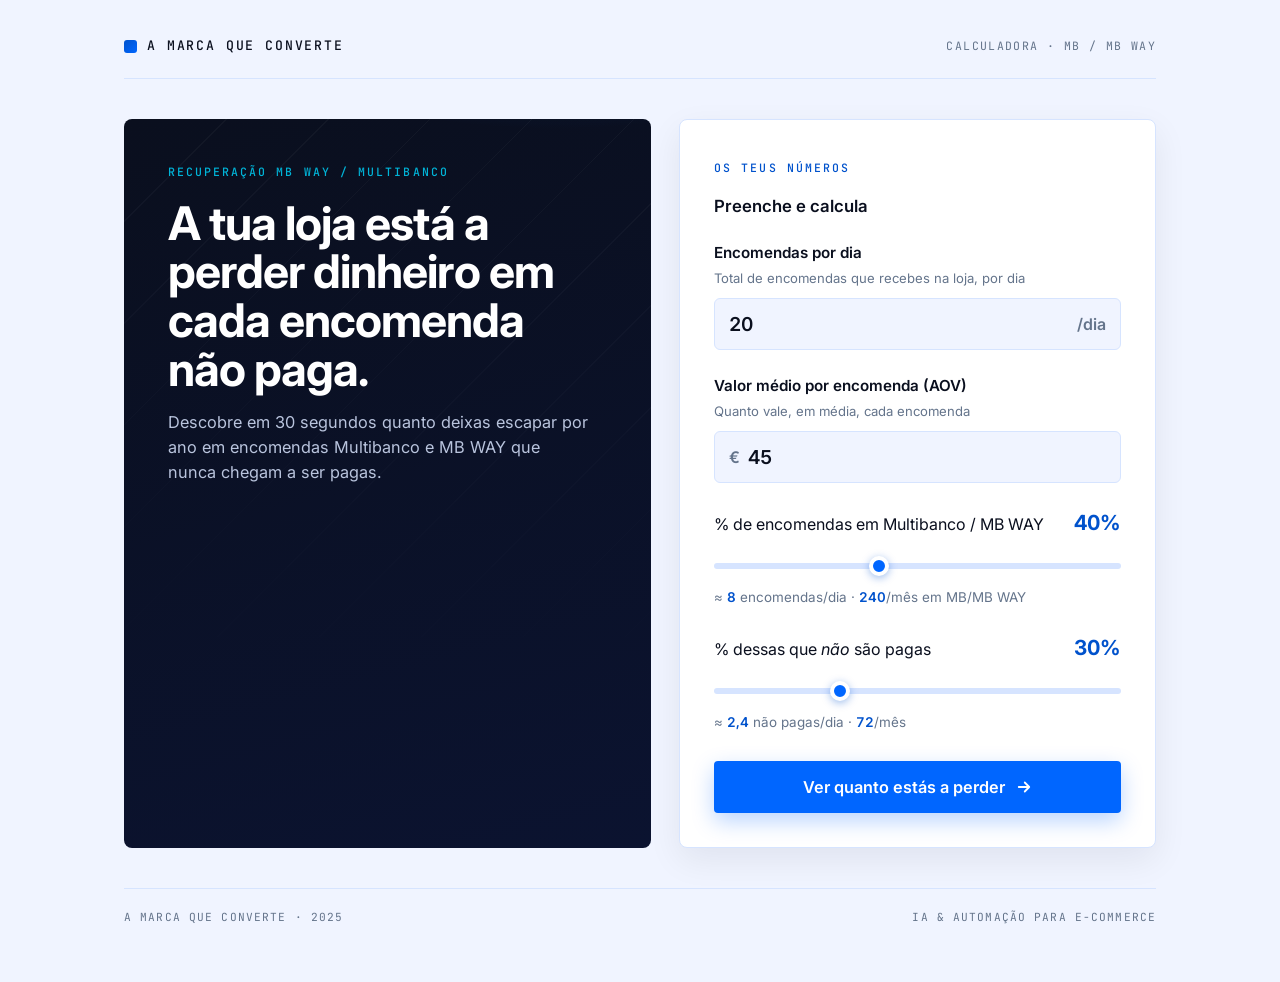
==== commit f203012a: "Divide em 2 páginas e adota a identidade de marca - index.html: calculadora (inputs) -> redireciona " ====
--- a/index.html
+++ b/index.html
@@ -3,380 +3,88 @@
 <head>
 <meta charset="UTF-8">
 <meta name="viewport" content="width=device-width, initial-scale=1.0">
-<title>Calculadora · Encomendas MB/MB WAY não pagas</title>
+<title>Calculadora · Quanto perdes em encomendas MB / MB WAY não pagas</title>
 <link rel="preconnect" href="https://fonts.googleapis.com">
 <link rel="preconnect" href="https://fonts.gstatic.com" crossorigin>
-<link href="https://fonts.googleapis.com/css2?family=Fraunces:opsz,wght@9..144,400;9..144,600;9..144,700&family=Familjen+Grotesk:wght@400;500;600;700&display=swap" rel="stylesheet">
-<style>
-  :root {
-    --bg:        #0E0F13;
-    --bg-2:      #14151A;
-    --panel:     #16171D;
-    --panel-2:   #1B1D24;
-    --line:      rgba(255,255,255,.08);
-    --line-2:    rgba(255,255,255,.14);
-    --text:      #ECEDF1;
-    --muted:     #8B8F9C;
-    --muted-2:   #5E626E;
-    --loss:      #FF5C49;
-    --loss-dim:  rgba(255,92,73,.14);
-    --gain:      #3BE6A0;
-    --gain-dim:  rgba(59,230,160,.12);
-    --display:   "Fraunces", Georgia, serif;
-    --body:      "Familjen Grotesk", system-ui, sans-serif;
-  }
-
-  * { box-sizing: border-box; margin: 0; padding: 0; }
-  html { -webkit-text-size-adjust: 100%; }
-
-  body {
-    font-family: var(--body);
-    color: var(--text);
-    background:
-      radial-gradient(1200px 600px at 85% -10%, rgba(255,92,73,.10), transparent 60%),
-      radial-gradient(900px 500px at 5% 110%, rgba(59,230,160,.07), transparent 55%),
-      var(--bg);
-    min-height: 100vh;
-    line-height: 1.5;
-    -webkit-font-smoothing: antialiased;
-    position: relative;
-  }
-  body::after {
-    content: "";
-    position: fixed; inset: 0;
-    pointer-events: none; opacity: .035; z-index: 9999;
-    background-image: url("data:image/svg+xml,%3Csvg xmlns='http://www.w3.org/2000/svg' width='120' height='120'%3E%3Cfilter id='n'%3E%3CfeTurbulence type='fractalNoise' baseFrequency='.9' numOctaves='2'/%3E%3C/filter%3E%3Crect width='100%25' height='100%25' filter='url(%23n)'/%3E%3C/svg%3E");
-  }
-
-  .wrap {
-    max-width: 1180px; margin: 0 auto;
-    padding: clamp(28px, 5vw, 72px) clamp(20px, 4vw, 48px) 64px;
-  }
-
-  header {
-    display: flex; align-items: center; justify-content: space-between;
-    gap: 16px; flex-wrap: wrap;
-    margin-bottom: clamp(32px, 5vw, 56px);
-    opacity: 0; animation: rise .7s .05s cubic-bezier(.2,.7,.2,1) forwards;
-  }
-  .brand { display: flex; align-items: center; gap: 11px; font-weight: 600; letter-spacing: .01em; }
-  .brand .dot { width: 11px; height: 11px; border-radius: 50%; background: var(--loss); box-shadow: 0 0 0 4px var(--loss-dim); }
-  .tag { font-size: .78rem; color: var(--muted); border: 1px solid var(--line); padding: 6px 12px; border-radius: 100px; letter-spacing: .02em; }
-
-  .grid {
-    display: grid;
-    grid-template-columns: minmax(0, .85fr) minmax(0, 1.15fr);
-    gap: clamp(20px, 3vw, 36px);
-    align-items: start;
-  }
-  @media (max-width: 880px) { .grid { grid-template-columns: 1fr; } }
-
-  /* ---------- Inputs ---------- */
-  .inputs {
-    background: linear-gradient(180deg, var(--panel-2), var(--panel));
-    border: 1px solid var(--line); border-radius: 22px;
-    padding: clamp(22px, 3vw, 32px);
-    opacity: 0; animation: rise .7s .12s cubic-bezier(.2,.7,.2,1) forwards;
-  }
-  .inputs h2 {
-    font-family: var(--body); font-size: .82rem; font-weight: 600;
-    text-transform: uppercase; letter-spacing: .14em; color: var(--muted); margin-bottom: 24px;
-  }
-  .field { margin-bottom: 26px; }
-  .field:last-child { margin-bottom: 0; }
-  .field > label { display: block; font-size: .95rem; font-weight: 500; margin-bottom: 12px; color: var(--text); }
-  .field .hint { display: block; font-size: .8rem; color: var(--muted-2); font-weight: 400; margin-top: 3px; }
-
-  .num {
-    display: flex; align-items: center; gap: 8px;
-    background: var(--bg-2); border: 1px solid var(--line-2);
-    border-radius: 13px; padding: 0 16px;
-    transition: border-color .2s, box-shadow .2s;
-  }
-  .num:focus-within { border-color: rgba(255,92,73,.55); box-shadow: 0 0 0 4px var(--loss-dim); }
-  .num .affix { color: var(--muted); font-size: 1rem; font-weight: 500; }
-  .num input {
-    flex: 1; width: 100%; background: none; border: none; outline: none; color: var(--text);
-    font-family: var(--body); font-size: 1.25rem; font-weight: 600;
-    font-variant-numeric: tabular-nums; padding: 14px 0; min-width: 0;
-  }
-  .num input::-webkit-outer-spin-button, .num input::-webkit-inner-spin-button { -webkit-appearance: none; margin: 0; }
-  .num input[type=number] { -moz-appearance: textfield; appearance: textfield; }
-
-  .pct-head { display: flex; align-items: baseline; justify-content: space-between; margin-bottom: 14px; }
-  .pct-val { font-family: var(--display); font-size: 1.5rem; font-weight: 600; font-variant-numeric: tabular-nums; }
-
-  input[type=range] {
-    -webkit-appearance: none; appearance: none; width: 100%; height: 6px;
-    border-radius: 100px; background: var(--bg-2); outline: none; cursor: pointer;
-  }
-  input[type=range]::-webkit-slider-thumb {
-    -webkit-appearance: none; appearance: none; width: 22px; height: 22px; border-radius: 50%;
-    background: var(--text); border: 4px solid var(--bg); box-shadow: 0 2px 10px rgba(0,0,0,.5); transition: transform .12s;
-  }
-  input[type=range]::-webkit-slider-thumb:hover { transform: scale(1.12); }
-  input[type=range]::-moz-range-thumb {
-    width: 18px; height: 18px; border-radius: 50%; background: var(--text);
-    border: 4px solid var(--bg); box-shadow: 0 2px 10px rgba(0,0,0,.5);
-  }
-  .slider-mb     { accent-color: var(--loss); }
-  .slider-unpaid { accent-color: var(--loss); }
-
-  .slider-hint { display: block; margin-top: 11px; font-size: .85rem; color: var(--muted); font-variant-numeric: tabular-nums; }
-  .slider-hint b { color: var(--loss); font-weight: 600; }
-
-  /* ---------- Resultados ---------- */
-  .results {
-    display: flex; flex-direction: column; gap: 18px;
-    opacity: 0; animation: rise .7s .2s cubic-bezier(.2,.7,.2,1) forwards;
-  }
-
-  /* Valores monetários: mascarados enquanto bloqueado */
-  .money { transition: filter .5s ease, opacity .5s ease; }
-  .results.locked .money { filter: blur(11px); opacity: .55; user-select: none; }
-
-  .hero {
-    position: relative; overflow: hidden;
-    background:
-      radial-gradient(600px 240px at 100% 0%, var(--loss-dim), transparent 70%),
-      linear-gradient(180deg, var(--panel-2), var(--panel));
-    border: 1px solid rgba(255,92,73,.22); border-radius: 22px;
-    padding: clamp(26px, 3.2vw, 40px);
-  }
-  .hero .eyebrow { font-size: .82rem; font-weight: 600; text-transform: uppercase; letter-spacing: .14em; color: var(--loss); margin-bottom: 14px; }
-  .hero .big {
-    font-family: var(--display); font-weight: 700; font-size: clamp(3.1rem, 9vw, 5.4rem);
-    line-height: .95; letter-spacing: -.02em; color: var(--loss);
-    font-variant-numeric: tabular-nums; text-shadow: 0 8px 40px rgba(255,92,73,.25);
-  }
-  .hero .per { color: var(--muted); font-family: var(--body); font-size: 1.1rem; font-weight: 500; }
-  .hero .sub { margin-top: 14px; color: var(--muted); font-size: .98rem; max-width: 46ch; }
-
-  .stat-row { display: grid; grid-template-columns: 1fr 1fr; gap: 18px; }
-  @media (max-width: 460px) { .stat-row { grid-template-columns: 1fr; } }
-  .stat { background: linear-gradient(180deg, var(--panel-2), var(--panel)); border: 1px solid var(--line); border-radius: 18px; padding: 22px; }
-  .stat.teaser { border-color: rgba(255,92,73,.28); }
-  .stat .k { font-size: .8rem; color: var(--muted); font-weight: 500; letter-spacing: .02em; margin-bottom: 10px; }
-  .stat .v { font-family: var(--display); font-size: clamp(1.7rem, 3.4vw, 2.2rem); font-weight: 600; font-variant-numeric: tabular-nums; letter-spacing: -.01em; }
-  .stat.teaser .v { color: var(--loss); }
-  .stat .ksub { display:block; font-size:.72rem; color: var(--muted-2); margin-top: 8px; }
-
-  .recover {
-    position: relative;
-    background:
-      radial-gradient(520px 220px at 0% 100%, var(--gain-dim), transparent 70%),
-      linear-gradient(180deg, var(--panel-2), var(--panel));
-    border: 1px solid rgba(59,230,160,.28); border-radius: 22px;
-    padding: clamp(24px, 3vw, 34px);
-  }
-  .recover .seal {
-    display: inline-flex; align-items: center; gap: 8px; font-size: .76rem; font-weight: 600;
-    letter-spacing: .03em; color: var(--gain); background: var(--gain-dim);
-    border: 1px solid rgba(59,230,160,.3); padding: 6px 12px; border-radius: 100px; margin-bottom: 16px;
-  }
-  .recover .seal svg { width: 14px; height: 14px; }
-  .recover .lead { font-size: 1.05rem; color: var(--text); margin-bottom: 6px; }
-  .recover .big {
-    font-family: var(--display); font-weight: 700; font-size: clamp(2.4rem, 6vw, 3.6rem);
-    line-height: 1; letter-spacing: -.02em; color: var(--gain);
-    font-variant-numeric: tabular-nums; text-shadow: 0 8px 36px rgba(59,230,160,.22);
-  }
-  .recover .split { display: flex; flex-wrap: wrap; gap: 6px 14px; align-items: baseline; margin-top: 6px; }
-  .recover .per { color: var(--muted); font-size: 1rem; font-weight: 500; }
-  .recover .note { margin-top: 18px; padding-top: 16px; border-top: 1px solid var(--line); font-size: .85rem; color: var(--muted-2); max-width: 56ch; }
-
-  /* ---------- Gate (CTA + formulário) ---------- */
-  .gate {
-    background: linear-gradient(180deg, var(--panel-2), var(--panel));
-    border: 1px solid var(--line-2); border-radius: 22px;
-    padding: clamp(24px, 3vw, 32px);
-    box-shadow: 0 20px 60px rgba(0,0,0,.35);
-  }
-  .results.unlocked .gate { display: none; }
-
-  .gate-lock { display: inline-flex; align-items: center; gap: 9px; color: var(--loss); font-weight: 600; font-size: .82rem; letter-spacing: .04em; text-transform: uppercase; margin-bottom: 14px; }
-  .gate-lock svg { width: 16px; height: 16px; }
-  .gate h3 { font-family: var(--display); font-weight: 600; font-size: clamp(1.5rem, 3.4vw, 2rem); line-height: 1.1; letter-spacing: -.01em; margin-bottom: 10px; }
-  .gate p.gsub { color: var(--muted); font-size: .98rem; max-width: 50ch; margin-bottom: 22px; }
-
-  .btn {
-    display: inline-flex; align-items: center; justify-content: center; gap: 9px;
-    width: 100%; padding: 16px 22px; border: none; border-radius: 14px; cursor: pointer;
-    font-family: var(--body); font-size: 1.05rem; font-weight: 600; color: #0E0F13;
-    background: linear-gradient(180deg, #FF7766, var(--loss));
-    box-shadow: 0 10px 30px rgba(255,92,73,.32); transition: transform .12s, box-shadow .2s, filter .2s;
-  }
-  .btn:hover { transform: translateY(-1px); box-shadow: 0 14px 38px rgba(255,92,73,.42); }
-  .btn:active { transform: translateY(0); }
-  .btn[disabled] { filter: grayscale(.4) brightness(.85); cursor: default; box-shadow: none; }
-
-  .gate-form { margin-top: 4px; }
-  .gate-form.hidden, .gate-cta.hidden { display: none; }
-  .form-grid { display: grid; grid-template-columns: 1fr 1fr; gap: 14px; margin-bottom: 18px; }
-  @media (max-width: 520px) { .form-grid { grid-template-columns: 1fr; } }
-  .ff { display: flex; flex-direction: column; gap: 7px; }
-  .ff.full { grid-column: 1 / -1; }
-  .ff label { font-size: .82rem; color: var(--muted); font-weight: 500; }
-  .ff input {
-    background: var(--bg-2); border: 1px solid var(--line-2); border-radius: 12px;
-    padding: 13px 14px; color: var(--text); font-family: var(--body); font-size: 1rem; outline: none;
-    transition: border-color .2s, box-shadow .2s;
-  }
-  .ff input::placeholder { color: var(--muted-2); }
-  .ff input:focus { border-color: rgba(255,92,73,.55); box-shadow: 0 0 0 4px var(--loss-dim); }
-  .ff input:invalid:not(:placeholder-shown) { border-color: rgba(255,92,73,.7); }
-  .gate-form .privacy { margin-top: 14px; font-size: .78rem; color: var(--muted-2); text-align: center; }
-  .form-error { color: var(--loss); font-size: .85rem; margin-top: 12px; min-height: 1.1em; text-align: center; }
-
-  /* Sucesso após submeter */
-  .success { display: none; }
-  .results.unlocked .success { display: flex; align-items: flex-start; gap: 12px;
-    background: var(--gain-dim); border: 1px solid rgba(59,230,160,.3); border-radius: 18px; padding: 18px 20px; }
-  .success svg { width: 22px; height: 22px; color: var(--gain); flex: none; margin-top: 1px; }
-  .success p { font-size: .95rem; color: var(--text); }
-  .success p b { color: var(--gain); }
-
-  footer { margin-top: 40px; text-align: center; font-size: .82rem; color: var(--muted-2); opacity: 0; animation: rise .7s .3s cubic-bezier(.2,.7,.2,1) forwards; }
-
-  @keyframes rise { from { opacity: 0; transform: translateY(16px); } to { opacity: 1; transform: translateY(0); } }
-  @media (prefers-reduced-motion: reduce) { * { animation: none !important; } header, .inputs, .results, footer { opacity: 1 !important; } }
-</style>
+<link href="https://fonts.googleapis.com/css2?family=Inter:wght@400;500;600;700&family=JetBrains+Mono:wght@400;500&display=swap" rel="stylesheet">
+<link rel="stylesheet" href="styles.css">
 </head>
 <body>
   <div class="wrap">
-    <header>
-      <div class="brand"><span class="dot"></span> Recuperador de Encomendas</div>
-      <div class="tag">Multibanco · MB WAY</div>
+    <header class="topbar">
+      <div class="brand"><span class="mark"></span> A Marca que Converte</div>
+      <div class="tag">Calculadora · MB / MB WAY</div>
     </header>
 
     <div class="grid">
-      <!-- ===== INPUTS ===== -->
-      <section class="inputs" aria-label="Dados da loja">
-        <h2>Os teus números</h2>
-
-        <div class="field">
-          <label for="orders">Encomendas por dia
-            <span class="hint">Total de encomendas que recebes na loja, por dia</span>
-          </label>
-          <div class="num">
-            <input type="number" id="orders" min="0" step="1" value="20" inputmode="numeric">
-            <span class="affix">/dia</span>
-          </div>
-        </div>
-
-        <div class="field">
-          <label for="avg">Valor médio por encomenda (AOV)
-            <span class="hint">Quanto vale, em média, cada encomenda</span>
-          </label>
-          <div class="num">
-            <span class="affix">€</span>
-            <input type="number" id="avg" min="0" step="0.5" value="45" inputmode="decimal">
-          </div>
-        </div>
-
-        <div class="field">
-          <div class="pct-head">
-            <label for="mb" style="margin:0">% de encomendas em Multibanco / MB WAY</label>
-            <span class="pct-val" id="mbVal">40%</span>
-          </div>
-          <input type="range" class="slider-mb" id="mb" min="0" max="100" step="1" value="40">
-          <span class="slider-hint" id="mbCount"></span>
-        </div>
-
-        <div class="field">
-          <div class="pct-head">
-            <label for="unpaid" style="margin:0">% dessas que <em>não</em> são pagas</label>
-            <span class="pct-val" id="unpaidVal">30%</span>
-          </div>
-          <input type="range" class="slider-unpaid" id="unpaid" min="0" max="100" step="1" value="30">
-          <span class="slider-hint" id="unpaidCount"></span>
-        </div>
+      <!-- ===== Hero ===== -->
+      <section class="hero-dark">
+        <span class="eyebrow">Recuperação MB WAY / Multibanco</span>
+        <h1>A tua loja está a perder dinheiro em cada encomenda não paga.</h1>
+        <p class="lede">Descobre em 30 segundos quanto deixas escapar por ano em encomendas Multibanco e MB WAY que nunca chegam a ser pagas.</p>
       </section>
 
-      <!-- ===== RESULTADOS (lead magnet) ===== -->
-      <section class="results locked" id="results" aria-live="polite">
+      <!-- ===== Inputs ===== -->
+      <section class="card">
+        <span class="eyebrow">Os teus números</span>
+        <h2>Preenche e calcula</h2>
 
-        <div class="hero">
-          <div class="eyebrow">Estás a deixar em cima da mesa</div>
-          <div><span class="big money" id="lostYear">€ ••••••</span> <span class="per">/ ano</span></div>
-          <p class="sub">Receita de encomendas geradas com Multibanco/MB WAY que <strong>nunca chegam a ser pagas</strong>.</p>
-        </div>
+        <form id="calcForm" novalidate>
+          <div class="field">
+            <label for="orders">Encomendas por dia
+              <span class="hint">Total de encomendas que recebes na loja, por dia</span>
+            </label>
+            <div class="num">
+              <input type="number" id="orders" min="0" step="1" value="20" inputmode="numeric">
+              <span class="affix">/dia</span>
+            </div>
+          </div>
 
-        <div class="stat-row">
-          <div class="stat">
-            <div class="k">Perda por mês</div>
-            <div class="v money" id="lostMonth">€ ••••</div>
+          <div class="field">
+            <label for="avg">Valor médio por encomenda (AOV)
+              <span class="hint">Quanto vale, em média, cada encomenda</span>
+            </label>
+            <div class="num">
+              <span class="affix">€</span>
+              <input type="number" id="avg" min="0" step="0.5" value="45" inputmode="decimal">
+            </div>
           </div>
-          <div class="stat teaser">
-            <div class="k">Encomendas não pagas / ano</div>
-            <div class="v" id="unpaidYear">0</div>
-            <span class="ksub">já contabilizadas com os teus números</span>
+
+          <div class="field">
+            <div class="pct-head">
+              <label for="mb">% de encomendas em Multibanco / MB WAY</label>
+              <span class="pct-val" id="mbVal">40%</span>
+            </div>
+            <input type="range" id="mb" min="0" max="100" step="1" value="40">
+            <span class="slider-hint" id="mbCount"></span>
           </div>
-        </div>
 
-        <!-- Gate: CTA -> Formulário -->
-        <div class="gate" id="gate">
-          <div class="gate-cta" id="gateCta">
-            <span class="gate-lock">
-              <svg viewBox="0 0 24 24" fill="none" stroke="currentColor" stroke-width="2.2" stroke-linecap="round" stroke-linejoin="round"><rect x="3" y="11" width="18" height="11" rx="2"/><path d="M7 11V7a5 5 0 0 1 10 0v4"/></svg>
-              Resultado bloqueado
-            </span>
-            <h3>Quanto estás mesmo a perder?</h3>
-            <p class="gsub">Deixa os teus dados e desbloqueia já o valor exato que estás a perder por ano com encomendas Multibanco/MB WAY não pagas.</p>
-            <button class="btn" id="unlockBtn" type="button">
-              Ver o meu resultado
-              <svg viewBox="0 0 24 24" width="18" height="18" fill="none" stroke="currentColor" stroke-width="2.4" stroke-linecap="round" stroke-linejoin="round"><path d="M5 12h14M13 6l6 6-6 6"/></svg>
+          <div class="field">
+            <div class="pct-head">
+              <label for="unpaid">% dessas que <em>não</em> são pagas</label>
+              <span class="pct-val" id="unpaidVal">30%</span>
+            </div>
+            <input type="range" id="unpaid" min="0" max="100" step="1" value="30">
+            <span class="slider-hint" id="unpaidCount"></span>
+          </div>
+
+          <div class="btn-row">
+            <button class="btn" type="submit">
+              Ver quanto estás a perder
+              <svg viewBox="0 0 24 24" fill="none" stroke="currentColor" stroke-width="2.4" stroke-linecap="round" stroke-linejoin="round"><path d="M5 12h14M13 6l6 6-6 6"/></svg>
             </button>
           </div>
-
-          <form class="gate-form hidden" id="leadForm" novalidate>
-            <span class="gate-lock">
-              <svg viewBox="0 0 24 24" fill="none" stroke="currentColor" stroke-width="2.2" stroke-linecap="round" stroke-linejoin="round"><rect x="3" y="11" width="18" height="11" rx="2"/><path d="M7 11V7a5 5 0 0 1 10 0v4"/></svg>
-              Falta só um passo
-            </span>
-            <h3 style="font-size:clamp(1.3rem,3vw,1.7rem); margin-bottom:18px;">Para onde enviamos a tua análise?</h3>
-            <div class="form-grid">
-              <div class="ff">
-                <label for="f-nome">Nome</label>
-                <input id="f-nome" name="nome" type="text" placeholder="O teu nome" autocomplete="name" required>
-              </div>
-              <div class="ff">
-                <label for="f-email">Email</label>
-                <input id="f-email" name="email" type="email" placeholder="nome@email.com" autocomplete="email" required>
-              </div>
-              <div class="ff">
-                <label for="f-tel">Telemóvel / WhatsApp</label>
-                <input id="f-tel" name="telefone" type="tel" placeholder="+351 9•• ••• •••" autocomplete="tel" required>
-              </div>
-              <div class="ff">
-                <label for="f-loja">Nome ou site da loja</label>
-                <input id="f-loja" name="loja" type="text" placeholder="aminhaloja.pt" required>
-              </div>
-            </div>
-            <button class="btn" id="submitBtn" type="submit">Desbloquear resultado</button>
-            <div class="form-error" id="formError" role="alert"></div>
-            <p class="privacy">Os teus dados são usados apenas para te enviar a análise e entrar em contacto.</p>
-          </form>
-        </div>
-
-        <div class="success" id="success">
-          <svg viewBox="0 0 24 24" fill="none" stroke="currentColor" stroke-width="2.4" stroke-linecap="round" stroke-linejoin="round"><path d="M20 6 9 17l-5-5"/></svg>
-          <p><b>Resultado desbloqueado.</b> Recebemos os teus dados e entramos em contacto em breve para te ajudar a recuperar este dinheiro.</p>
-        </div>
-
+        </form>
       </section>
     </div>
 
-    <footer>Simulação ilustrativa · cálculo com 30 dias/mês e 365 dias/ano</footer>
+    <footer class="foot">
+      <span>A Marca que Converte · 2025</span>
+      <span>IA &amp; Automação para E-commerce</span>
+    </footer>
   </div>
 
 <script>
-  // ====== CONFIG: destino dos leads (Google Sheets via Apps Script) ======
-  // Cola aqui o URL do teu Web App do Google Apps Script (ver instruções).
-  const LEADS_ENDPOINT = "";
-
-  // ---- Formatadores PT-PT ----
-  const eur  = new Intl.NumberFormat('pt-PT', { style: 'currency', currency: 'EUR', maximumFractionDigits: 0 });
   const num  = new Intl.NumberFormat('pt-PT', { maximumFractionDigits: 0 });
   const num1 = new Intl.NumberFormat('pt-PT', { maximumFractionDigits: 1 });
 
@@ -389,140 +97,43 @@
     unpaidVal:document.getElementById('unpaidVal'),
     mbCount:    document.getElementById('mbCount'),
     unpaidCount:document.getElementById('unpaidCount'),
-    results:   document.getElementById('results'),
-    lostYear:  document.getElementById('lostYear'),
-    lostMonth: document.getElementById('lostMonth'),
-    unpaidYear:document.getElementById('unpaidYear'),
-    gateCta:   document.getElementById('gateCta'),
-    leadForm:  document.getElementById('leadForm'),
-    unlockBtn: document.getElementById('unlockBtn'),
-    submitBtn: document.getElementById('submitBtn'),
-    formError: document.getElementById('formError'),
+    form: document.getElementById('calcForm'),
   };
 
-  let unlocked = false;
+  const read    = (i) => { const v = parseFloat(i.value); return (isNaN(v) || v < 0) ? 0 : v; };
+  const readPct = (i) => { let v = parseFloat(i.value); if (isNaN(v)) v = 0; return Math.min(100, Math.max(0, v)); };
 
-  function read(input)    { const v = parseFloat(input.value); return (isNaN(v) || v < 0) ? 0 : v; }
-  function readPct(input) { let v = parseFloat(input.value); if (isNaN(v)) v = 0; return Math.min(100, Math.max(0, v)); }
-
-  // ---- Estado calculado (sempre atualizado, só revelado depois) ----
-  let R = {};
-  function compute() {
+  function update() {
     const orders = read(el.orders);
-    const avg    = read(el.avg);
     const pctMB  = readPct(el.mb);
     const pctUnpaid = readPct(el.unpaid);
 
     el.mbVal.textContent     = pctMB + '%';
     el.unpaidVal.textContent = pctUnpaid + '%';
 
-    const mbOrdersPerDay     = orders * (pctMB / 100);
-    const unpaidOrdersPerDay = mbOrdersPerDay * (pctUnpaid / 100);
-    const lostPerDay         = unpaidOrdersPerDay * avg;
+    const mbDay     = orders * (pctMB / 100);
+    const unpaidDay = mbDay * (pctUnpaid / 100);
 
-    R = {
-      orders, avg, pctMB, pctUnpaid,
-      mbOrdersPerDay,
-      mbOrdersPerMonth:   mbOrdersPerDay * 30,
-      unpaidOrdersPerDay,
-      unpaidOrdersPerMonth: unpaidOrdersPerDay * 30,
-      unpaidOrdersPerYear:  unpaidOrdersPerDay * 365,
-      lostPerMonth: lostPerDay * 30,
-      lostPerYear:  lostPerDay * 365,
-    };
-
-    // Pistas por baixo dos sliders
     el.mbCount.innerHTML =
-      '≈ <b>' + num1.format(R.mbOrdersPerDay) + '</b> encomendas/dia · <b>' + num.format(R.mbOrdersPerMonth) + '</b>/mês em MB/MB WAY';
+      '≈ <b>' + num1.format(mbDay) + '</b> encomendas/dia · <b>' + num.format(mbDay * 30) + '</b>/mês em MB/MB WAY';
     el.unpaidCount.innerHTML =
-      '≈ <b>' + num1.format(R.unpaidOrdersPerDay) + '</b> não pagas/dia · <b>' + num.format(R.unpaidOrdersPerMonth) + '</b>/mês';
-
-    // Número-isco (sempre visível)
-    el.unpaidYear.textContent = num.format(R.unpaidOrdersPerYear);
-
-    // Se já desbloqueado, manter os valores reais a acompanhar mudanças
-    if (unlocked) {
-      el.lostYear.textContent  = eur.format(R.lostPerYear);
-      el.lostMonth.textContent = eur.format(R.lostPerMonth);
-    }
+      '≈ <b>' + num1.format(unpaidDay) + '</b> não pagas/dia · <b>' + num.format(unpaidDay * 30) + '</b>/mês';
   }
 
-  // ---- Count-up animado (usado só na revelação) ----
-  function countUp(node, to, fmt) {
-    const start = performance.now(), dur = 700;
-    function frame(now) {
-      const t = Math.min(1, (now - start) / dur);
-      const eased = 1 - Math.pow(1 - t, 3);
-      node.textContent = fmt(to * eased);
-      if (t < 1) requestAnimationFrame(frame); else node.textContent = fmt(to);
-    }
-    requestAnimationFrame(frame);
-  }
+  [el.orders, el.avg, el.mb, el.unpaid].forEach(node => node.addEventListener('input', update));
 
-  function revealResults() {
-    unlocked = true;
-    el.results.classList.remove('locked');
-    el.results.classList.add('unlocked');
-    countUp(el.lostYear,  R.lostPerYear,  eur.format);
-    countUp(el.lostMonth, R.lostPerMonth, eur.format);
-    document.getElementById('success').scrollIntoView({ behavior: 'smooth', block: 'nearest' });
-  }
-
-  // ---- Envio do lead para Google Sheets ----
-  async function enviarLead(payload) {
-    if (!LEADS_ENDPOINT) { console.warn('LEADS_ENDPOINT vazio — lead não enviado.'); return; }
-    try {
-      await fetch(LEADS_ENDPOINT, {
-        method: 'POST',
-        mode: 'no-cors',
-        headers: { 'Content-Type': 'text/plain;charset=utf-8' },
-        body: JSON.stringify(payload),
-      });
-    } catch (err) {
-      console.error('Falha ao enviar lead:', err);
-    }
-  }
-
-  // ---- Ligações ----
-  [el.orders, el.avg, el.mb, el.unpaid].forEach(node => node.addEventListener('input', compute));
-
-  el.unlockBtn.addEventListener('click', () => {
-    el.gateCta.classList.add('hidden');
-    el.leadForm.classList.remove('hidden');
-    document.getElementById('f-nome').focus();
+  el.form.addEventListener('submit', (e) => {
+    e.preventDefault();
+    const params = new URLSearchParams({
+      orders: read(el.orders),
+      avg:    read(el.avg),
+      mb:     readPct(el.mb),
+      unpaid: readPct(el.unpaid),
+    });
+    window.location.href = 'resultado.html?' + params.toString();
   });
 
-  el.leadForm.addEventListener('submit', async (e) => {
-    e.preventDefault();
-    el.formError.textContent = '';
-    const nome  = document.getElementById('f-nome').value.trim();
-    const email = document.getElementById('f-email').value.trim();
-    const tel   = document.getElementById('f-tel').value.trim();
-    const loja  = document.getElementById('f-loja').value.trim();
-
-    if (!nome || !email || !tel || !loja) { el.formError.textContent = 'Preenche todos os campos.'; return; }
-    if (!/^[^\s@]+@[^\s@]+\.[^\s@]+$/.test(email)) { el.formError.textContent = 'Email inválido.'; return; }
-
-    el.submitBtn.disabled = true;
-    el.submitBtn.textContent = 'A desbloquear…';
-
-    await enviarLead({
-      nome, email, telefone: tel, loja,
-      encomendas_dia: R.orders,
-      valor_medio: R.avg,
-      pct_mb: R.pctMB,
-      pct_nao_pagas: R.pctUnpaid,
-      encomendas_nao_pagas_ano: Math.round(R.unpaidOrdersPerYear),
-      perda_mes: Math.round(R.lostPerMonth),
-      perda_ano: Math.round(R.lostPerYear),
-      origem: location.href,
-    });
-
-    revealResults();
-  });
-
-  // primeiro cálculo
-  compute();
+  update();
 </script>
 </body>
 </html>
--- a/styles.css
+++ b/styles.css
@@ -0,0 +1,248 @@
+/* ===========================================================
+   A Marca que Converte — Brand System v1.0
+   Inter + JetBrains Mono · paleta azul · radius 6–8 / 4
+   =========================================================== */
+:root {
+  --cobalt:   #0052CC;
+  --electric: #0066FF;
+  --ink:      #0A0F1E;
+  --cyan:     #00B4D8;
+  --glacial:  #D6E4FF;
+  --slate:    #64748B;
+  --surface:  #F0F4FF;
+  --white:    #FFFFFF;
+
+  --sans: "Inter", system-ui, -apple-system, sans-serif;
+  --mono: "JetBrains Mono", ui-monospace, SFMono-Regular, monospace;
+
+  --r-card: 8px;
+  --r-btn:  4px;
+
+  --shadow: 0 12px 34px rgba(10, 15, 30, .07);
+}
+
+* { box-sizing: border-box; margin: 0; padding: 0; }
+html { -webkit-text-size-adjust: 100%; }
+
+body {
+  font-family: var(--sans);
+  color: var(--ink);
+  background: var(--surface);
+  min-height: 100vh;
+  line-height: 1.55;
+  -webkit-font-smoothing: antialiased;
+}
+
+.wrap {
+  max-width: 1120px;
+  margin: 0 auto;
+  padding: clamp(20px, 3.5vw, 36px) clamp(18px, 4vw, 44px) 56px;
+}
+
+/* ---------- Topbar ---------- */
+.topbar {
+  display: flex; align-items: center; justify-content: space-between;
+  gap: 16px; flex-wrap: wrap;
+  padding-bottom: 22px; margin-bottom: clamp(24px, 4vw, 40px);
+  border-bottom: 1px solid var(--glacial);
+}
+.brand {
+  display: flex; align-items: center; gap: 10px;
+  font-family: var(--mono); font-weight: 500; font-size: .82rem;
+  letter-spacing: .14em; text-transform: uppercase; color: var(--ink);
+}
+.brand .mark {
+  width: 13px; height: 13px; border-radius: 3px;
+  background: linear-gradient(135deg, var(--cobalt), var(--electric));
+}
+.tag {
+  font-family: var(--mono); font-size: .72rem; letter-spacing: .12em;
+  text-transform: uppercase; color: var(--slate);
+}
+
+/* ---------- Eyebrows / labels ---------- */
+.eyebrow {
+  font-family: var(--mono); font-size: .72rem; font-weight: 500;
+  letter-spacing: .18em; text-transform: uppercase; color: var(--cobalt);
+}
+.eyebrow.cyan { color: var(--cyan); }
+
+/* ---------- Layout grid ---------- */
+.grid {
+  display: grid;
+  grid-template-columns: 1.05fr .95fr;
+  gap: clamp(18px, 2.4vw, 28px);
+  align-items: stretch;
+}
+@media (max-width: 900px) { .grid { grid-template-columns: 1fr; } }
+
+/* ---------- Dark premium hero ---------- */
+.hero-dark {
+  position: relative; overflow: hidden;
+  border-radius: var(--r-card);
+  color: var(--white);
+  background:
+    radial-gradient(680px 320px at 82% -25%, rgba(0,102,255,.40), transparent 60%),
+    linear-gradient(165deg, #0A0F1E 0%, #0B1330 100%);
+  padding: clamp(28px, 3.4vw, 44px);
+  display: flex; flex-direction: column;
+}
+.hero-dark::before {
+  content: ""; position: absolute; inset: 0; pointer-events: none;
+  background-image: repeating-linear-gradient(135deg, rgba(255,255,255,.05) 0 1px, transparent 1px 72px);
+  -webkit-mask-image: linear-gradient(180deg, rgba(0,0,0,.7), transparent 85%);
+  mask-image: linear-gradient(180deg, rgba(0,0,0,.7), transparent 85%);
+}
+.hero-dark > * { position: relative; z-index: 1; }
+.hero-dark .eyebrow { color: var(--cyan); }
+.hero-dark h1 {
+  font-weight: 700; font-size: clamp(1.9rem, 4vw, 2.9rem);
+  line-height: 1.05; letter-spacing: -.02em; margin: 18px 0 0;
+}
+.hero-dark .lede { color: #B9C4DD; font-size: 1.02rem; margin-top: 16px; max-width: 42ch; }
+
+/* ---------- Cards ---------- */
+.card {
+  background: var(--white);
+  border: 1px solid var(--glacial);
+  border-radius: var(--r-card);
+  padding: clamp(24px, 3vw, 34px);
+  box-shadow: var(--shadow);
+}
+.card h2 {
+  font-weight: 600; font-size: 1.05rem; margin: 14px 0 22px;
+}
+
+/* ---------- Inputs ---------- */
+.field { margin-bottom: 24px; }
+.field:last-of-type { margin-bottom: 0; }
+.field > label { display: block; font-size: .95rem; font-weight: 600; margin-bottom: 10px; color: var(--ink); }
+.field .hint { display: block; font-size: .82rem; color: var(--slate); font-weight: 400; margin-top: 3px; }
+
+.num {
+  display: flex; align-items: center; gap: 8px;
+  background: var(--surface); border: 1px solid var(--glacial);
+  border-radius: 6px; padding: 0 14px;
+  transition: border-color .15s, box-shadow .15s;
+}
+.num:focus-within { border-color: var(--electric); box-shadow: 0 0 0 3px rgba(0,102,255,.16); }
+.num .affix { color: var(--slate); font-size: 1rem; font-weight: 600; }
+.num input {
+  flex: 1; width: 100%; background: none; border: none; outline: none; color: var(--ink);
+  font-family: var(--sans); font-size: 1.2rem; font-weight: 600;
+  font-variant-numeric: tabular-nums; padding: 13px 0; min-width: 0;
+}
+.num input::-webkit-outer-spin-button, .num input::-webkit-inner-spin-button { -webkit-appearance: none; margin: 0; }
+.num input[type=number] { -moz-appearance: textfield; appearance: textfield; }
+
+.pct-head { display: flex; align-items: baseline; justify-content: space-between; margin-bottom: 12px; }
+.pct-head label { margin: 0; }
+.pct-val { font-weight: 700; font-size: 1.3rem; color: var(--cobalt); font-variant-numeric: tabular-nums; }
+
+input[type=range] {
+  -webkit-appearance: none; appearance: none; width: 100%; height: 6px;
+  border-radius: 100px; background: var(--glacial); outline: none; cursor: pointer;
+  accent-color: var(--electric);
+}
+input[type=range]::-webkit-slider-thumb {
+  -webkit-appearance: none; appearance: none; width: 20px; height: 20px; border-radius: 50%;
+  background: var(--electric); border: 4px solid var(--white);
+  box-shadow: 0 2px 8px rgba(0,82,204,.4); transition: transform .12s;
+}
+input[type=range]::-webkit-slider-thumb:hover { transform: scale(1.12); }
+input[type=range]::-moz-range-thumb {
+  width: 16px; height: 16px; border-radius: 50%; background: var(--electric);
+  border: 4px solid var(--white); box-shadow: 0 2px 8px rgba(0,82,204,.4);
+}
+.slider-hint { display: block; margin-top: 11px; font-size: .84rem; color: var(--slate); font-variant-numeric: tabular-nums; }
+.slider-hint b { color: var(--cobalt); font-weight: 600; }
+
+/* ---------- Button ---------- */
+.btn {
+  display: inline-flex; align-items: center; justify-content: center; gap: 10px;
+  width: 100%; padding: 16px 22px; border: none; border-radius: var(--r-btn); cursor: pointer;
+  font-family: var(--sans); font-size: 1.02rem; font-weight: 600; color: var(--white);
+  background: var(--electric); box-shadow: 0 8px 22px rgba(0,102,255,.28);
+  transition: background .15s, transform .12s, box-shadow .2s;
+}
+.btn:hover { background: var(--cobalt); transform: translateY(-1px); box-shadow: 0 12px 28px rgba(0,82,204,.34); }
+.btn:active { transform: translateY(0); }
+.btn[disabled] { background: var(--slate); cursor: default; box-shadow: none; transform: none; }
+.btn svg { width: 18px; height: 18px; }
+.btn-row { margin-top: 28px; }
+
+/* ---------- Resultados ---------- */
+.results { display: flex; flex-direction: column; gap: 18px; }
+
+.money { transition: filter .5s ease, opacity .5s ease; }
+.results.locked .money { filter: blur(12px); opacity: .6; user-select: none; }
+
+.result-hero { gap: 0; justify-content: center; }
+.result-hero .big {
+  font-weight: 700; font-size: clamp(2.8rem, 8vw, 4.6rem);
+  line-height: 1; letter-spacing: -.03em; color: var(--white);
+  font-variant-numeric: tabular-nums; margin-top: 14px;
+}
+.result-hero .per { color: #8C97B5; font-size: 1.05rem; font-weight: 500; margin-left: 6px; }
+.result-hero .sub { color: #B9C4DD; font-size: .96rem; margin-top: 16px; max-width: 44ch; }
+
+.stat-row { display: grid; grid-template-columns: 1fr 1fr; gap: 16px; }
+@media (max-width: 480px) { .stat-row { grid-template-columns: 1fr; } }
+.stat {
+  background: var(--white); border: 1px solid var(--glacial);
+  border-radius: var(--r-card); padding: 22px;
+}
+.stat.teaser { background: var(--glacial); border-color: #BFD2FF; }
+.stat .k { font-family: var(--mono); font-size: .7rem; letter-spacing: .1em; text-transform: uppercase; color: var(--slate); margin-bottom: 12px; }
+.stat .v { font-weight: 700; font-size: clamp(1.6rem, 3.4vw, 2.1rem); color: var(--ink); font-variant-numeric: tabular-nums; }
+.stat.teaser .v { color: var(--cobalt); }
+
+/* ---------- Gate / formulário ---------- */
+.gate-lock { display: inline-flex; align-items: center; gap: 8px; color: var(--cobalt); font-family: var(--mono); font-weight: 500; font-size: .72rem; letter-spacing: .12em; text-transform: uppercase; margin-bottom: 14px; }
+.gate-lock svg { width: 15px; height: 15px; }
+.gate h2 { font-weight: 700; font-size: clamp(1.4rem, 3.2vw, 1.9rem); line-height: 1.12; letter-spacing: -.01em; margin: 0 0 10px; }
+.gate .gsub { color: var(--slate); font-size: .98rem; max-width: 46ch; margin-bottom: 22px; }
+
+.form-grid { display: grid; grid-template-columns: 1fr 1fr; gap: 14px; }
+@media (max-width: 520px) { .form-grid { grid-template-columns: 1fr; } }
+.ff { display: flex; flex-direction: column; gap: 7px; }
+.ff.full { grid-column: 1 / -1; }
+.ff label { font-family: var(--mono); font-size: .68rem; letter-spacing: .08em; text-transform: uppercase; color: var(--slate); }
+.ff input {
+  background: var(--surface); border: 1px solid var(--glacial); border-radius: 6px;
+  padding: 13px 14px; color: var(--ink); font-family: var(--sans); font-size: 1rem; outline: none;
+  transition: border-color .15s, box-shadow .15s;
+}
+.ff input::placeholder { color: #9AA6C4; }
+.ff input:focus { border-color: var(--electric); box-shadow: 0 0 0 3px rgba(0,102,255,.16); }
+.form-error { color: var(--cobalt); font-size: .88rem; margin-top: 12px; min-height: 1.1em; }
+.privacy { margin-top: 14px; font-size: .8rem; color: var(--slate); text-align: center; }
+
+/* ---------- Sucesso ---------- */
+.success { display: none; }
+.results.unlocked .success, .unlocked.success { display: flex; }
+.success {
+  align-items: flex-start; gap: 12px;
+  background: var(--glacial); border: 1px solid #BFD2FF; border-radius: var(--r-card); padding: 18px 20px;
+}
+.success svg { width: 22px; height: 22px; color: var(--cobalt); flex: none; margin-top: 1px; }
+.success p { font-size: .96rem; color: var(--ink); }
+.success p b { color: var(--cobalt); }
+
+.gate-wrap.unlocked .gate-form { display: none; }
+.gate-wrap .success { display: none; }
+.gate-wrap.unlocked .success { display: flex; }
+
+/* ---------- Back link / footer ---------- */
+.backlink {
+  display: inline-flex; align-items: center; gap: 7px; margin-top: 6px;
+  font-size: .9rem; color: var(--cobalt); text-decoration: none; font-weight: 500;
+}
+.backlink:hover { text-decoration: underline; }
+.backlink svg { width: 15px; height: 15px; }
+
+.foot {
+  margin-top: 40px; padding-top: 20px; border-top: 1px solid var(--glacial);
+  display: flex; justify-content: space-between; flex-wrap: wrap; gap: 8px;
+  font-family: var(--mono); font-size: .7rem; letter-spacing: .1em; text-transform: uppercase; color: var(--slate);
+}
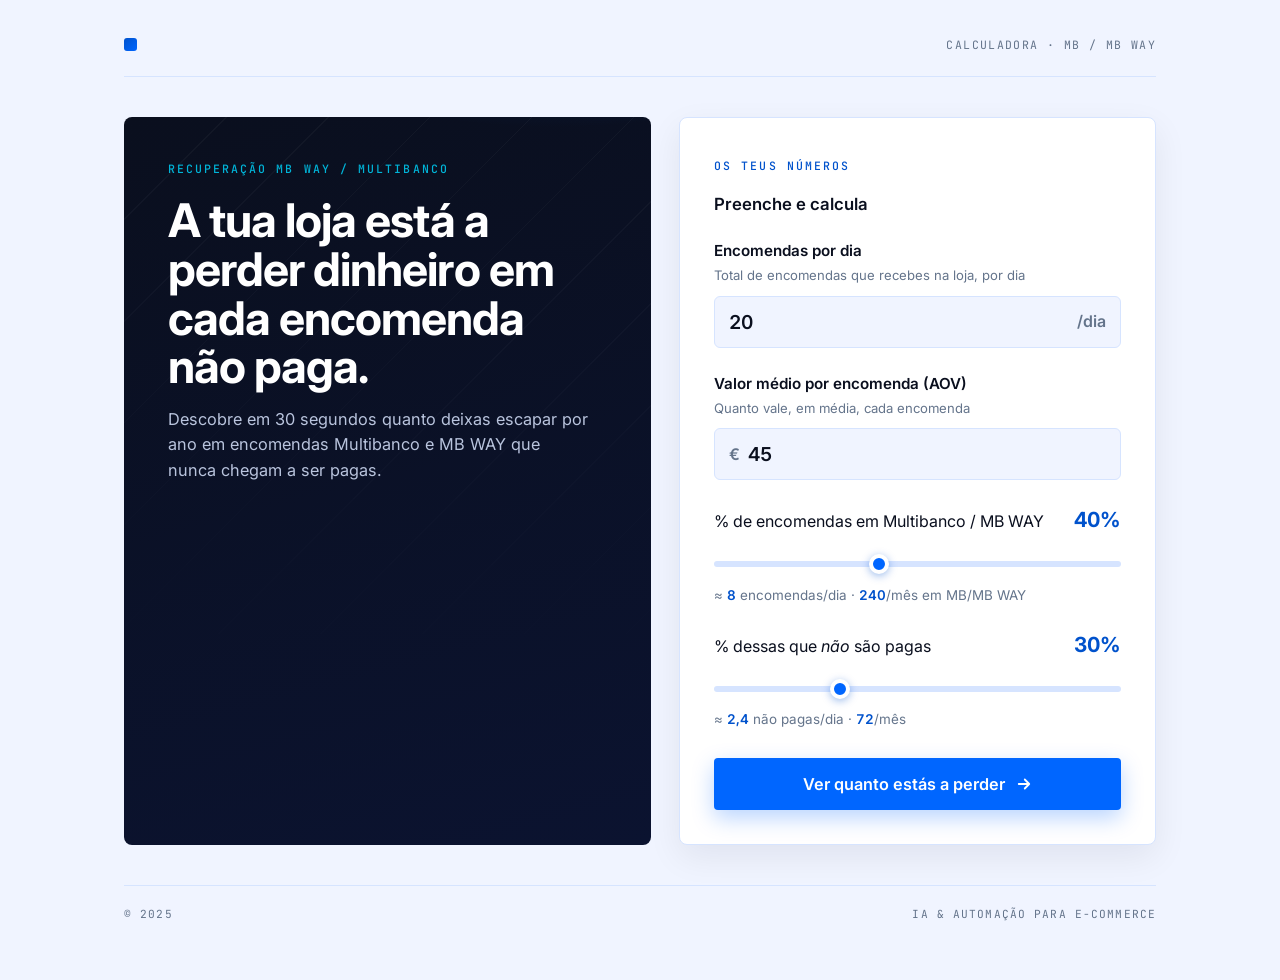
==== commit 6b5b757e: "Remove o texto 'A Marca que Converte' do cabeçalho e rodapé Co-Authored-By: Claude Opus 4.8 <noreply" ====
--- a/index.html
+++ b/index.html
@@ -12,7 +12,7 @@
 <body>
   <div class="wrap">
     <header class="topbar">
-      <div class="brand"><span class="mark"></span> A Marca que Converte</div>
+      <div class="brand"><span class="mark"></span></div>
       <div class="tag">Calculadora · MB / MB WAY</div>
     </header>
 
@@ -79,7 +79,7 @@
     </div>
 
     <footer class="foot">
-      <span>A Marca que Converte · 2025</span>
+      <span>© 2025</span>
       <span>IA &amp; Automação para E-commerce</span>
     </footer>
   </div>
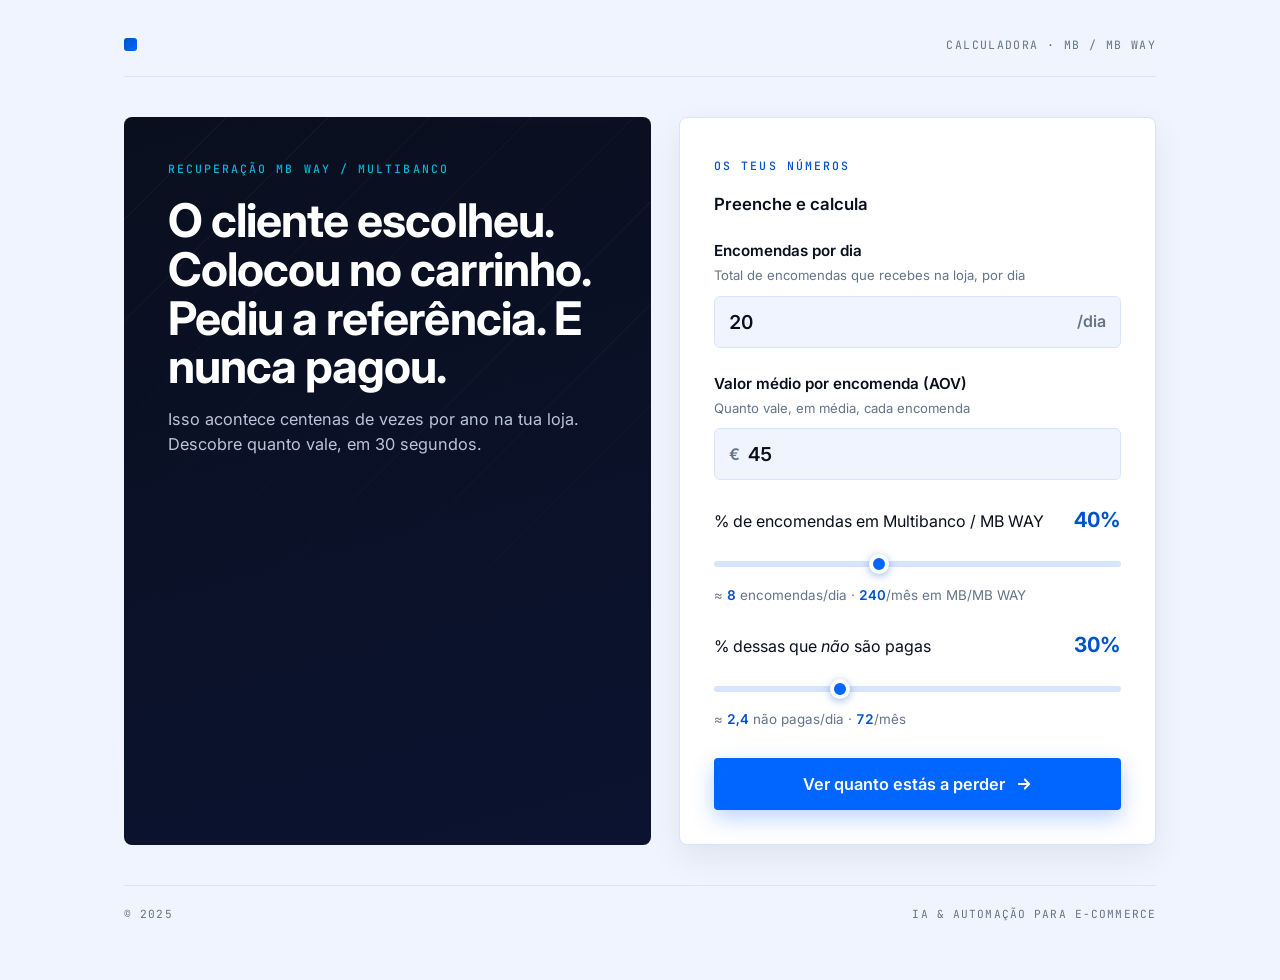
==== commit eca9928d: "Atualiza headline e subheadline do hero da primeira página Co-Authored-By: Claude Opus 4.8 <noreply@" ====
--- a/index.html
+++ b/index.html
@@ -20,8 +20,8 @@
       <!-- ===== Hero ===== -->
       <section class="hero-dark">
         <span class="eyebrow">Recuperação MB WAY / Multibanco</span>
-        <h1>A tua loja está a perder dinheiro em cada encomenda não paga.</h1>
-        <p class="lede">Descobre em 30 segundos quanto deixas escapar por ano em encomendas Multibanco e MB WAY que nunca chegam a ser pagas.</p>
+        <h1>O cliente escolheu. Colocou no carrinho. Pediu a referência. E nunca pagou.</h1>
+        <p class="lede">Isso acontece centenas de vezes por ano na tua loja. Descobre quanto vale, em 30 segundos.</p>
       </section>
 
       <!-- ===== Inputs ===== -->
@@ -103,6 +103,12 @@
   const read    = (i) => { const v = parseFloat(i.value); return (isNaN(v) || v < 0) ? 0 : v; };
   const readPct = (i) => { let v = parseFloat(i.value); if (isNaN(v)) v = 0; return Math.min(100, Math.max(0, v)); };
 
+  // Pré-preenche com os dados vindos do URL (ao voltar do resultado)
+  const qp = new URLSearchParams(location.search);
+  [['orders', el.orders], ['avg', el.avg], ['mb', el.mb], ['unpaid', el.unpaid]].forEach(([key, node]) => {
+    if (qp.has(key) && !isNaN(parseFloat(qp.get(key)))) node.value = qp.get(key);
+  });
+
   function update() {
     const orders = read(el.orders);
     const pctMB  = readPct(el.mb);
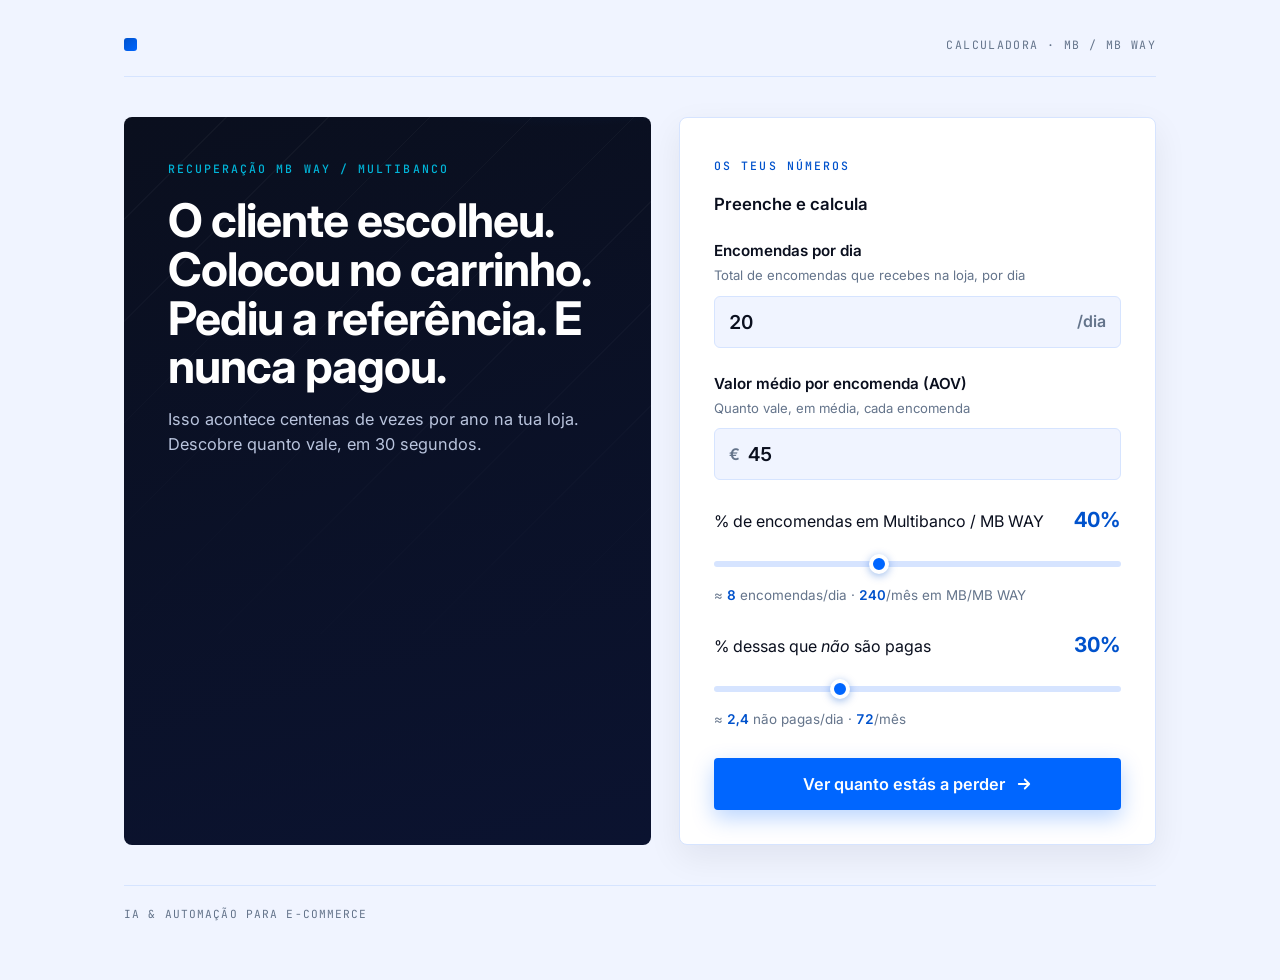
==== commit 5e8f97a3: "Remove '© 2025' do rodapé Co-Authored-By: Claude Opus 4.8 <noreply@anthropic.com>" ====
--- a/index.html
+++ b/index.html
@@ -79,7 +79,6 @@
     </div>
 
     <footer class="foot">
-      <span>© 2025</span>
       <span>IA &amp; Automação para E-commerce</span>
     </footer>
   </div>
